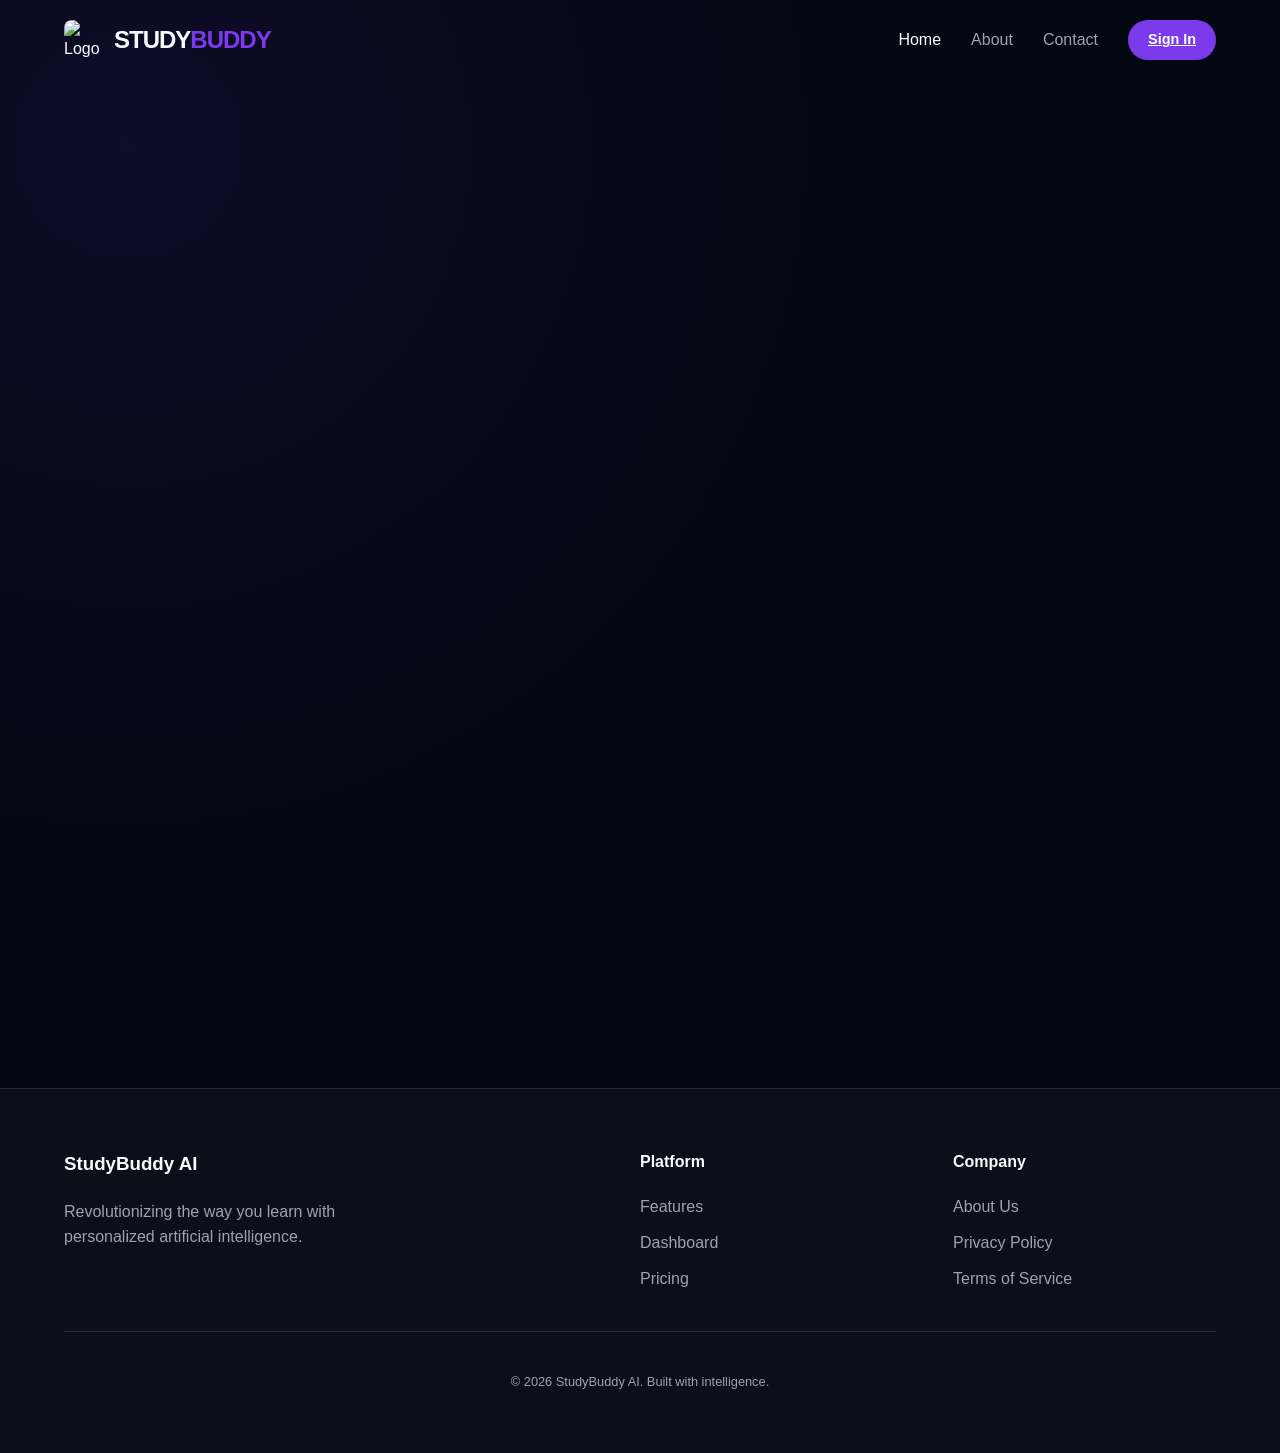
==== index.html @ d559889b "updated" ====
<!DOCTYPE html>
<html lang="en">
<head>
    <meta charset="UTF-8">
    <meta name="viewport" content="width=device-width, initial-scale=1.0">
    <title>StudyBuddy AI | Home</title>
    <link rel="stylesheet" href="styles.css">
</head>
<body>
    <div id="navbar"></div>

    <section class="hero container reveal" style="display: flex; align-items: center; padding: 120px 0;">
        <div style="flex: 1;">
            <h1 style="font-size: 4rem; margin-bottom: 1.5rem;">Level Up Your <br> <span style="color: var(--accent);">Knowledge.</span></h1>
            <p style="font-size: 1.25rem; color: var(--text-muted); margin-bottom: 2rem;">Personalized AI tutoring that adapts to your learning style.</p>
            <button class="btn-primary">Start Learning Free</button>
        </div>
        <div style="flex: 1; display: flex; justify-content: center;">
            <img src="images/ai.png" alt="AI Tutor" class="hero-img">
        </div>
    </section>

    <section class="container reveal" style="padding: 100px 0;">
        <h2 style="text-align: center; margin-bottom: 4rem; font-size: 2.5rem;">Features</h2>
        <div id="featuresGrid" style="display: grid; grid-template-columns: repeat(auto-fit, minmax(250px, 1fr)); gap: 30px;">
            </div>
    </section>

    <div id="footer"></div>
    <script src="app.js"></script>
</body>
</html>
---- styles.css ----
/* --- Design System --- */
:root {
  --bg: #030712;
  --primary: #7c3aed;
  --accent: #00d4ff;
  --glass: rgba(255, 255, 255, 0.03);
  --glass-border: rgba(255, 255, 255, 0.1);
  --text: #f9fafb;
  --text-muted: #9ca3af;
  --transition: all 0.4s cubic-bezier(0.175, 0.885, 0.32, 1.275);
}

* { margin: 0; padding: 0; box-sizing: border-box; }

body {
  font-family: 'Inter', sans-serif;
  background-color: var(--bg);
  background-image: radial-gradient(circle at 10% 10%, rgba(124, 58, 237, 0.1), transparent 40%);
  color: var(--text);
  line-height: 1.6;
}

.container { width: 90%; max-width: 1200px; margin: auto; }

/* --- Reusable Glass Card --- */
.card {
  background: var(--glass);
  backdrop-filter: blur(12px);
  border: 1px solid var(--glass-border);
  border-radius: 24px;
  padding: 2rem;
  transition: var(--transition);
}

.card:hover {
  transform: translateY(-10px);
  border-color: var(--primary);
  box-shadow: 0 20px 40px rgba(0,0,0,0.4);
}

/* --- Image Scaling --- */
.hero-img {
  width: 100%;
  max-width: 450px;
  height: auto;
  filter: drop-shadow(0 0 30px rgba(124, 58, 237, 0.3));
  animation: float 6s ease-in-out infinite;
}

.icon-img {
  width: 80px;
  height: 80px;
  object-fit: contain;
  margin-bottom: 1.5rem;
}

@keyframes float {
  0%, 100% { transform: translateY(0); }
  50% { transform: translateY(-20px); }
}

/* --- Buttons --- */
.btn-primary {
  background: var(--primary);
  color: white;
  padding: 1rem 2.5rem;
  border-radius: 50px;
  border: none;
  font-weight: 700;
  cursor: pointer;
  transition: var(--transition);
}

.btn-primary:hover {
  transform: scale(1.05);
  box-shadow: 0 0 20px var(--primary);
}

/* --- Animations --- */
.reveal { opacity: 0; transform: translateY(30px); transition: 0.8s ease-out; }
.reveal.visible { opacity: 1; transform: translateY(0); }
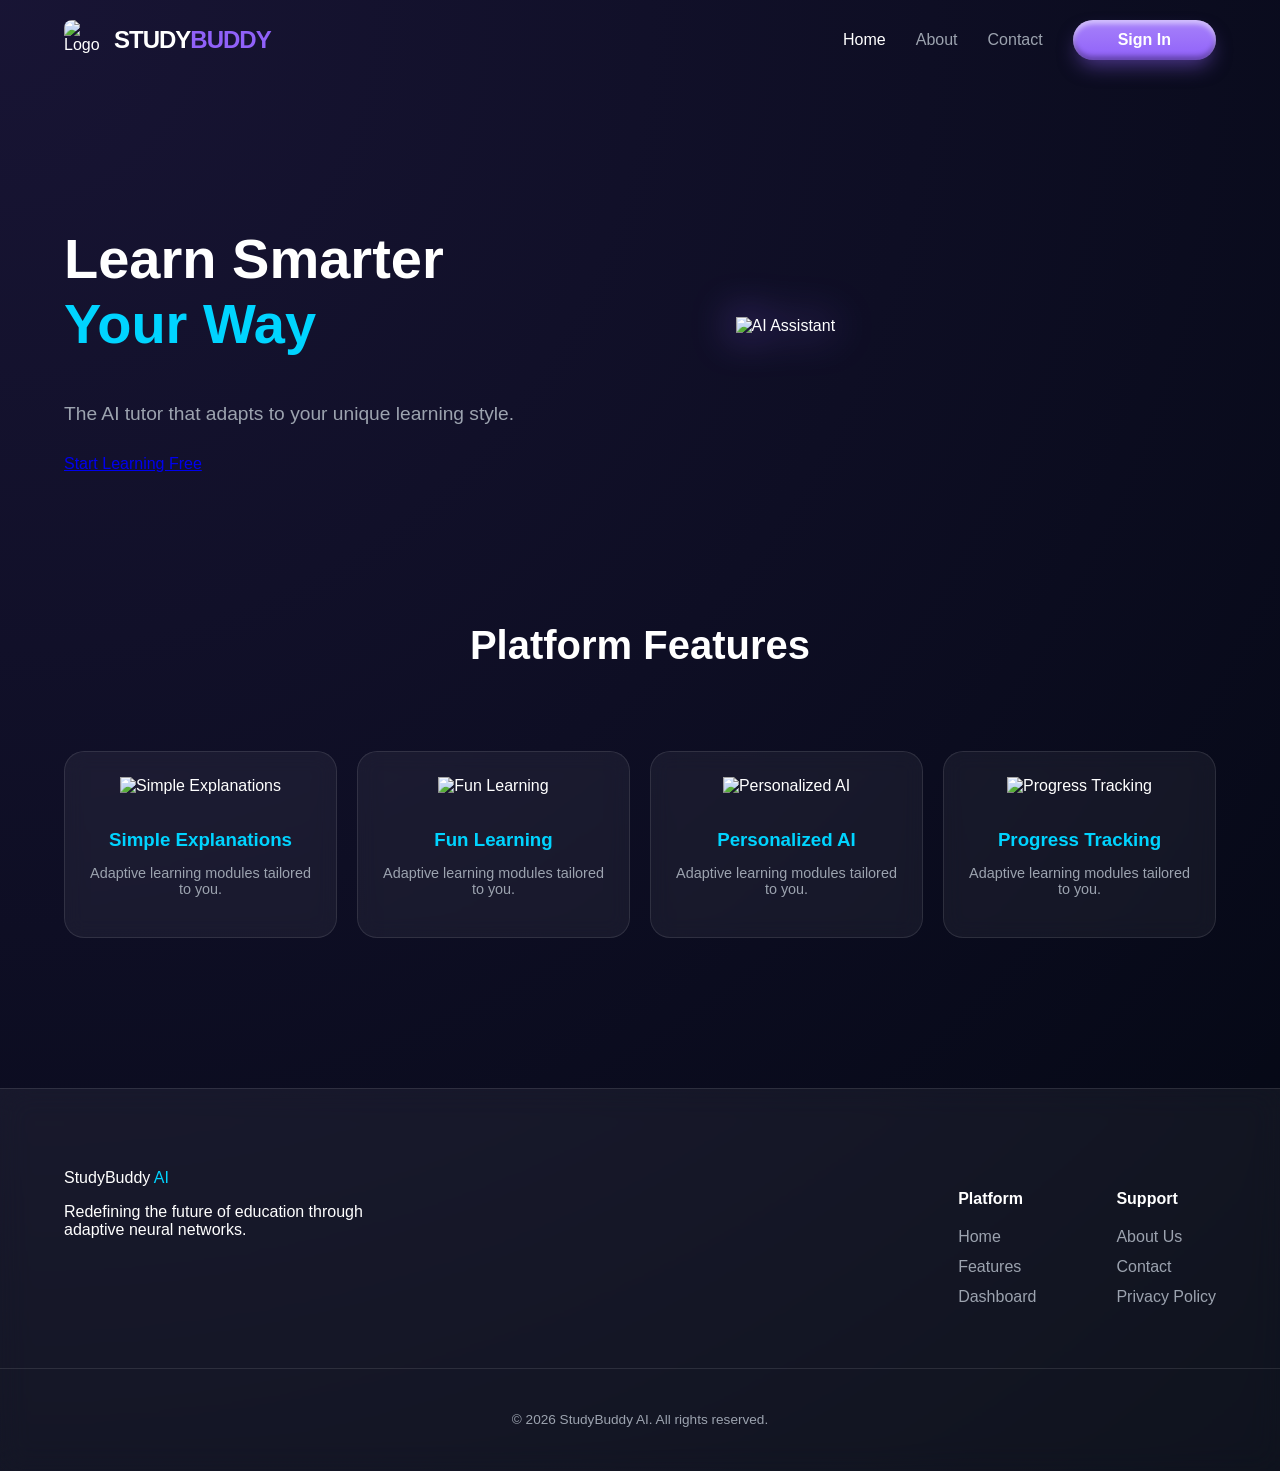
==== commit 0e27cb45: "updated" ====
--- a/index.html
+++ b/index.html
@@ -3,30 +3,33 @@
 <head>
     <meta charset="UTF-8">
     <meta name="viewport" content="width=device-width, initial-scale=1.0">
-    <title>StudyBuddy AI | Home</title>
+    <title>StudyBuddy AI</title>
     <link rel="stylesheet" href="styles.css">
+    <script>document.documentElement.classList.add('js-enabled');</script>
 </head>
 <body>
-    <div id="navbar"></div>
 
-    <section class="hero container reveal" style="display: flex; align-items: center; padding: 120px 0;">
-        <div style="flex: 1;">
-            <h1 style="font-size: 4rem; margin-bottom: 1.5rem;">Level Up Your <br> <span style="color: var(--accent);">Knowledge.</span></h1>
-            <p style="font-size: 1.25rem; color: var(--text-muted); margin-bottom: 2rem;">Personalized AI tutoring that adapts to your learning style.</p>
-            <button class="btn-primary">Start Learning Free</button>
-        </div>
-        <div style="flex: 1; display: flex; justify-content: center;">
-            <img src="images/ai.png" alt="AI Tutor" class="hero-img">
-        </div>
-    </section>
+<div id="navbar"></div>
 
-    <section class="container reveal" style="padding: 100px 0;">
-        <h2 style="text-align: center; margin-bottom: 4rem; font-size: 2.5rem;">Features</h2>
-        <div id="featuresGrid" style="display: grid; grid-template-columns: repeat(auto-fit, minmax(250px, 1fr)); gap: 30px;">
-            </div>
-    </section>
+<main class="container">
+    <section class="hero reveal">
+     <div class="hero-content">
+         <h1 style="font-size: 3.5rem;">Learn Smarter <br><span style="color:var(--accent)">Your Way</span></h1>
+         <p style="color:var(--text-muted); font-size: 1.2rem; margin-bottom:30px;">The AI tutor that adapts to your unique learning style.</p>
+        
+         <a href="register.html" class="button-17-pill" role="button">Start Learning Free</a>
+     </div>
+     <div class="hero-visual">
+        <img src="images/ai.png" alt="AI Assistant" class="hero-img">
+     </div>
+   </section>
 
-    <div id="footer"></div>
-    <script src="app.js"></script>
+    <h2 class="reveal" style="text-align: center; font-size: 2.5rem; margin-top: 50px;">Platform Features</h2>
+    <section id="featuresGrid" class="grid"></section>
+</main>
+
+<div id="footer"></div>
+
+<script src="app.js"></script>
 </body>
 </html>
--- a/styles.css
+++ b/styles.css
@@ -1,81 +1,185 @@
-/* --- Design System --- */
+/* --- Global Theme & Variables --- */
 :root {
   --bg: #030712;
-  --primary: #7c3aed;
+  --primary: #9061f9; /* Updated to your requested purple */
+  --primary-light: #a782fa;
   --accent: #00d4ff;
-  --glass: rgba(255, 255, 255, 0.03);
-  --glass-border: rgba(255, 255, 255, 0.1);
-  --text: #f9fafb;
+  --glass: rgba(255, 255, 255, 0.05);
+  --border: rgba(255, 255, 255, 0.1);
+  --text: #ffffff;
   --text-muted: #9ca3af;
-  --transition: all 0.4s cubic-bezier(0.175, 0.885, 0.32, 1.275);
+  --transition: all 0.3s cubic-bezier(0.4, 0, 0.2, 1);
 }
 
-* { margin: 0; padding: 0; box-sizing: border-box; }
-
 body {
+  margin: 0;
+  padding: 0;
   font-family: 'Inter', sans-serif;
   background-color: var(--bg);
-  background-image: radial-gradient(circle at 10% 10%, rgba(124, 58, 237, 0.1), transparent 40%);
+  background-image: radial-gradient(circle at top left, rgba(144, 97, 249, 0.15), transparent);
   color: var(--text);
-  line-height: 1.6;
+  overflow-x: hidden;
 }
 
-.container { width: 90%; max-width: 1200px; margin: auto; }
+.container {
+  width: 90%;
+  max-width: 1200px;
+  margin: 0 auto;
+}
 
-/* --- Reusable Glass Card --- */
+/* --- Layout Elements --- */
+.hero {
+  display: flex;
+  align-items: center;
+  justify-content: space-between;
+  padding: 100px 0;
+  gap: 30px;
+}
+
+.hero-content { flex: 1; }
+.hero-visual { flex: 1; display: flex; justify-content: center; }
+
+.hero-img {
+  width: 100%;
+  max-width: 400px;
+  filter: drop-shadow(0 0 20px var(--primary));
+}
+
+/* --- Grid & Cards --- */
+.grid {
+  display: grid;
+  grid-template-columns: repeat(auto-fit, minmax(250px, 1fr));
+  gap: 20px;
+  padding: 50px 0;
+}
+
 .card {
   background: var(--glass);
-  backdrop-filter: blur(12px);
-  border: 1px solid var(--glass-border);
-  border-radius: 24px;
-  padding: 2rem;
+  backdrop-filter: blur(10px);
+  border: 1px solid var(--border);
+  border-radius: 20px;
+  padding: 25px;
+  text-align: center;
   transition: var(--transition);
 }
 
 .card:hover {
-  transform: translateY(-10px);
+  transform: translateY(-5px);
   border-color: var(--primary);
-  box-shadow: 0 20px 40px rgba(0,0,0,0.4);
 }
 
-/* --- Image Scaling --- */
-.hero-img {
-  width: 100%;
-  max-width: 450px;
-  height: auto;
-  filter: drop-shadow(0 0 30px rgba(124, 58, 237, 0.3));
-  animation: float 6s ease-in-out infinite;
+.icon-img { width: 70px; margin-bottom: 15px; }
+
+/* --- THE 3D PILL BUTTON (#9061f9) --- */
+.button-17 {
+  display: inline-flex;
+  align-items: center;
+  justify-content: center;
+  background: linear-gradient(180deg, var(--primary-light) 0%, var(--primary) 100%);
+  color: #ffffff !important;
+  text-decoration: none !important;
+  font-family: "Inter", sans-serif;
+  font-size: 16px;
+  font-weight: 700;
+  height: 54px;
+  padding: 0 45px;
+  border-radius: 100px;
+  border: none;
+  cursor: pointer;
+  position: relative;
+  transition: all 0.2s cubic-bezier(0.23, 1, 0.32, 1);
+  box-sizing: border-box;
+  z-index: 1;
+  
+  /* The 3D "Bulge" Effect */
+  /* 1. Outer Glow | 2. Top Inner Highlight | 3. Bottom Inner Shadow */
+  box-shadow: 
+    0 10px 20px -5px rgba(144, 97, 249, 0.5),
+    inset 0 4px 5px rgba(255, 255, 255, 0.5),
+    inset 0 -4px 5px rgba(0, 0, 0, 0.3);
 }
 
-.icon-img {
-  width: 80px;
-  height: 80px;
-  object-fit: contain;
-  margin-bottom: 1.5rem;
+.button-17:hover {
+  transform: translateY(-3px) scale(1.02);
+  background: linear-gradient(180deg, #b395ff 0%, var(--primary) 100%);
+  box-shadow: 
+    0 15px 30px -5px rgba(144, 97, 249, 0.6),
+    inset 0 4px 5px rgba(255, 255, 255, 0.6);
 }
 
-@keyframes float {
-  0%, 100% { transform: translateY(0); }
-  50% { transform: translateY(-20px); }
+.button-17:active {
+  transform: translateY(2px) scale(0.97);
+  /* Reverse shadows to look "pressed in" */
+  box-shadow: 
+    0 5px 10px rgba(144, 97, 249, 0.3),
+    inset 0 5px 8px rgba(0, 0, 0, 0.4),
+    inset 0 -2px 4px rgba(255, 255, 255, 0.2);
 }
 
-/* --- Buttons --- */
-.btn-primary {
-  background: var(--primary);
-  color: white;
-  padding: 1rem 2.5rem;
-  border-radius: 50px;
-  border: none;
-  font-weight: 700;
-  cursor: pointer;
-  transition: var(--transition);
+.button-17:focus {
+  outline: 2px solid var(--accent);
+  outline-offset: 3px;
 }
 
-.btn-primary:hover {
-  transform: scale(1.05);
-  box-shadow: 0 0 20px var(--primary);
+/* --- Navigation & Footer --- */
+.accent-text { color: var(--accent); }
+
+.footer {
+  background: var(--glass);
+  backdrop-filter: blur(15px);
+  border-top: 1px solid var(--border);
+  padding: 80px 0 30px;
+  margin-top: 100px;
 }
 
-/* --- Animations --- */
-.reveal { opacity: 0; transform: translateY(30px); transition: 0.8s ease-out; }
-.reveal.visible { opacity: 1; transform: translateY(0); }+.footer-inner {
+  display: flex;
+  justify-content: space-between;
+  gap: 50px;
+  flex-wrap: wrap;
+  margin-bottom: 50px;
+}
+
+.footer-brand { max-width: 300px; text-align: left; }
+.footer-links { display: flex; gap: 80px; }
+.link-group { text-align: left; }
+.link-group h4 { margin-bottom: 20px; color: var(--text); }
+.link-group a { 
+    display: block; 
+    color: var(--text-muted); 
+    text-decoration: none; 
+    margin-bottom: 12px; 
+    transition: var(--transition);
+}
+.link-group a:hover { color: var(--primary); padding-left: 5px; }
+
+.footer-bottom {
+  border-top: 1px solid var(--border);
+  padding-top: 30px;
+  text-align: center;
+  color: var(--text-muted);
+  font-size: 0.85rem;
+}
+
+/* --- Reveal System --- */
+.reveal {
+  opacity: 1; 
+  transform: none;
+  transition: all 0.8s ease-out;
+}
+
+.js-enabled .reveal {
+  opacity: 0;
+  transform: translateY(20px);
+}
+
+.js-enabled .reveal.visible {
+  opacity: 1;
+  transform: translateY(0);
+}
+
+@media (max-width: 768px) {
+  .hero { flex-direction: column; text-align: center; }
+  .footer-inner { flex-direction: column; }
+  .footer-links { gap: 40px; }
+}
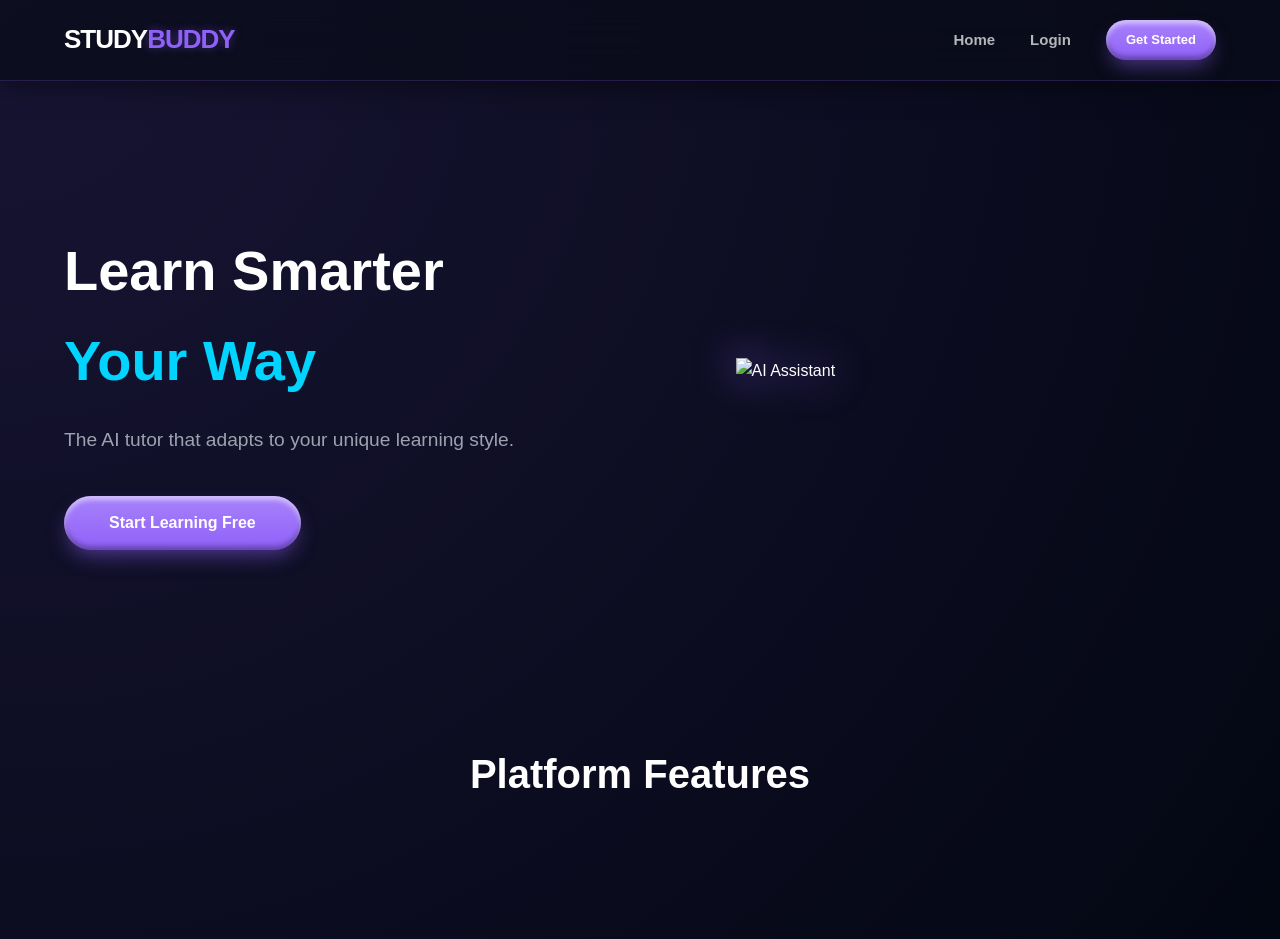
==== commit 6c0da945: "updated" ====
--- a/index.html
+++ b/index.html
@@ -9,27 +9,68 @@
 </head>
 <body>
 
-<div id="navbar"></div>
+<nav class="navbar">
+    <div class="nav-container">
+        <a href="index.html" class="logo">
+            <span class="logo-study">STUDY</span><span class="logo-buddy">BUDDY</span>
+        </a>
+
+        <ul class="nav-links">
+            <li><a href="index.html">Home</a></li>
+            <li><a href="login.html">Login</a></li>
+            <li>
+                <a href="register.html" class="button-17" style="height: 40px; padding: 0 20px; font-size: 13px;">Get Started</a>
+            </li>
+        </ul>
+    </div>
+</nav>
 
 <main class="container">
     <section class="hero reveal">
-     <div class="hero-content">
-         <h1 style="font-size: 3.5rem;">Learn Smarter <br><span style="color:var(--accent)">Your Way</span></h1>
-         <p style="color:var(--text-muted); font-size: 1.2rem; margin-bottom:30px;">The AI tutor that adapts to your unique learning style.</p>
-        
-         <a href="register.html" class="button-17-pill" role="button">Start Learning Free</a>
-     </div>
-     <div class="hero-visual">
-        <img src="images/ai.png" alt="AI Assistant" class="hero-img">
-     </div>
-   </section>
+        <div class="hero-content">
+            <h1 style="font-size: 3.5rem; margin-bottom: 10px;">
+                Learn Smarter <br>
+                <span style="color:var(--accent)">Your Way</span>
+            </h1>
+            <p style="color:var(--text-muted); font-size: 1.2rem; margin-bottom: 40px;">
+                The AI tutor that adapts to your unique learning style.
+            </p>
+            
+            <div style="display: flex; flex-direction: column; align-items: flex-start; gap: 12px;">
+                <a href="register.html" class="button-17" role="button">Start Learning Free</a>
+                <span style="color: var(--text-muted); font-size: 13px; margin-left: 45px; opacity: 0.7;">
+                </span>
+            </div>
+        </div>
 
-    <h2 class="reveal" style="text-align: center; font-size: 2.5rem; margin-top: 50px;">Platform Features</h2>
+        <div class="hero-visual">
+            <img src="images/ai.png" alt="AI Assistant" class="hero-img">
+        </div>
+    </section>
+
+    <h2 class="reveal" style="text-align: center; font-size: 2.5rem; margin-top: 80px;">Platform Features</h2>
     <section id="featuresGrid" class="grid"></section>
 </main>
 
 <div id="footer"></div>
 
+<script>
+    /* Quick script to make the 'reveal' system work if app.js is empty */
+    window.addEventListener('scroll', () => {
+        const reveals = document.querySelectorAll('.reveal');
+        reveals.forEach(el => {
+            const windowHeight = window.innerHeight;
+            const revealTop = el.getBoundingClientRect().top;
+            if (revealTop < windowHeight - 100) {
+                el.classList.add('visible');
+            }
+        });
+    });
+    // Trigger once on load
+    window.dispatchEvent(new Event('scroll'));
+</script>
+
 <script src="app.js"></script>
+
 </body>
 </html>
--- a/styles.css
+++ b/styles.css
@@ -1,24 +1,28 @@
-/* --- Global Theme & Variables --- */
+/* --- 1. Global Theme & Variables --- */
 :root {
   --bg: #030712;
-  --primary: #9061f9; /* Updated to your requested purple */
+  --nav-bg: rgba(10, 12, 26, 0.75);
+  --primary: #9061f9;
   --primary-light: #a782fa;
   --accent: #00d4ff;
   --glass: rgba(255, 255, 255, 0.05);
-  --border: rgba(255, 255, 255, 0.1);
+  --border: rgba(144, 97, 249, 0.2);
   --text: #ffffff;
   --text-muted: #9ca3af;
   --transition: all 0.3s cubic-bezier(0.4, 0, 0.2, 1);
 }
 
+/* --- 2. Base Styles --- */
 body {
   margin: 0;
   padding: 0;
+  padding-top: 80px; /* Space for fixed navbar */
   font-family: 'Inter', sans-serif;
   background-color: var(--bg);
   background-image: radial-gradient(circle at top left, rgba(144, 97, 249, 0.15), transparent);
   color: var(--text);
   overflow-x: hidden;
+  line-height: 1.6;
 }
 
 .container {
@@ -27,7 +31,72 @@
   margin: 0 auto;
 }
 
-/* --- Layout Elements --- */
+/* --- 3. Enhanced Glass Navbar --- */
+.navbar {
+  position: fixed;
+  top: 0;
+  left: 0;
+  width: 100%;
+  height: 80px;
+  z-index: 9999;
+  background: var(--nav-bg);
+  backdrop-filter: blur(20px);
+  -webkit-backdrop-filter: blur(20px);
+  border-bottom: 1px solid var(--border);
+  box-shadow: 0 4px 30px rgba(0, 0, 0, 0.5);
+  display: flex;
+  align-items: center;
+  transition: var(--transition);
+}
+
+.navbar.scrolled {
+  background: rgba(3, 7, 18, 0.95);
+  height: 70px;
+}
+
+.nav-container {
+  width: 90%;
+  max-width: 1200px;
+  margin: 0 auto;
+  display: flex;
+  justify-content: space-between;
+  align-items: center;
+}
+
+/* Logo Styling */
+.logo {
+  text-decoration: none;
+  font-weight: 900;
+  font-size: 26px;
+  display: flex;
+  letter-spacing: -1px;
+}
+
+.logo-study { color: #ffffff; }
+.logo-buddy { 
+  color: var(--primary); 
+  text-shadow: 0 0 10px rgba(144, 97, 249, 0.4); 
+}
+
+.nav-links {
+  list-style: none;
+  display: flex;
+  align-items: center;
+  gap: 35px;
+  margin: 0;
+}
+
+.nav-links a {
+  text-decoration: none;
+  color: rgba(255, 255, 255, 0.7);
+  font-size: 15px;
+  font-weight: 600;
+  transition: var(--transition);
+}
+
+.nav-links a:hover { color: var(--primary); }
+
+/* --- 4. Hero Section --- */
 .hero {
   display: flex;
   align-items: center;
@@ -45,32 +114,7 @@
   filter: drop-shadow(0 0 20px var(--primary));
 }
 
-/* --- Grid & Cards --- */
-.grid {
-  display: grid;
-  grid-template-columns: repeat(auto-fit, minmax(250px, 1fr));
-  gap: 20px;
-  padding: 50px 0;
-}
-
-.card {
-  background: var(--glass);
-  backdrop-filter: blur(10px);
-  border: 1px solid var(--border);
-  border-radius: 20px;
-  padding: 25px;
-  text-align: center;
-  transition: var(--transition);
-}
-
-.card:hover {
-  transform: translateY(-5px);
-  border-color: var(--primary);
-}
-
-.icon-img { width: 70px; margin-bottom: 15px; }
-
-/* --- THE 3D PILL BUTTON (#9061f9) --- */
+/* --- 5. THE 3D PILL BUTTON --- */
 .button-17 {
   display: inline-flex;
   align-items: center;
@@ -78,8 +122,6 @@
   background: linear-gradient(180deg, var(--primary-light) 0%, var(--primary) 100%);
   color: #ffffff !important;
   text-decoration: none !important;
-  font-family: "Inter", sans-serif;
-  font-size: 16px;
   font-weight: 700;
   height: 54px;
   padding: 0 45px;
@@ -88,11 +130,6 @@
   cursor: pointer;
   position: relative;
   transition: all 0.2s cubic-bezier(0.23, 1, 0.32, 1);
-  box-sizing: border-box;
-  z-index: 1;
-  
-  /* The 3D "Bulge" Effect */
-  /* 1. Outer Glow | 2. Top Inner Highlight | 3. Bottom Inner Shadow */
   box-shadow: 
     0 10px 20px -5px rgba(144, 97, 249, 0.5),
     inset 0 4px 5px rgba(255, 255, 255, 0.5),
@@ -102,34 +139,50 @@
 .button-17:hover {
   transform: translateY(-3px) scale(1.02);
   background: linear-gradient(180deg, #b395ff 0%, var(--primary) 100%);
-  box-shadow: 
-    0 15px 30px -5px rgba(144, 97, 249, 0.6),
-    inset 0 4px 5px rgba(255, 255, 255, 0.6);
+  box-shadow: 0 15px 30px -5px rgba(144, 97, 249, 0.6), inset 0 4px 5px rgba(255, 255, 255, 0.6);
 }
 
 .button-17:active {
   transform: translateY(2px) scale(0.97);
-  /* Reverse shadows to look "pressed in" */
-  box-shadow: 
-    0 5px 10px rgba(144, 97, 249, 0.3),
-    inset 0 5px 8px rgba(0, 0, 0, 0.4),
-    inset 0 -2px 4px rgba(255, 255, 255, 0.2);
-}
-
-.button-17:focus {
-  outline: 2px solid var(--accent);
-  outline-offset: 3px;
-}
-
-/* --- Navigation & Footer --- */
-.accent-text { color: var(--accent); }
-
+  box-shadow: 0 5px 10px rgba(144, 97, 249, 0.3), inset 0 5px 8px rgba(0, 0, 0, 0.4);
+}
+
+/* --- 6. Grid & Cards --- */
+.grid {
+  display: grid;
+  grid-template-columns: repeat(auto-fit, minmax(250px, 1fr));
+  gap: 20px;
+  padding: 50px 0;
+}
+
+.card {
+  background: var(--glass);
+  backdrop-filter: blur(10px);
+  border: 1px solid rgba(255,255,255,0.1);
+  border-radius: 20px;
+  padding: 25px;
+  text-align: center;
+  transition: var(--transition);
+}
+
+.card:hover { transform: translateY(-5px); border-color: var(--primary); }
+
+.icon-img { 
+  width: 64px; 
+  height: 64px; 
+  margin-bottom: 20px; 
+  filter: drop-shadow(0 5px 10px rgba(0, 212, 255, 0.2)); 
+}
+
+/* --- 7. Footer Section --- */
 .footer {
-  background: var(--glass);
+  background: rgba(10, 12, 26, 0.95);
   backdrop-filter: blur(15px);
   border-top: 1px solid var(--border);
-  padding: 80px 0 30px;
+  padding: 80px 0 40px;
   margin-top: 100px;
+  position: relative;
+  z-index: 10;
 }
 
 .footer-inner {
@@ -137,49 +190,40 @@
   justify-content: space-between;
   gap: 50px;
   flex-wrap: wrap;
-  margin-bottom: 50px;
-}
-
-.footer-brand { max-width: 300px; text-align: left; }
-.footer-links { display: flex; gap: 80px; }
-.link-group { text-align: left; }
-.link-group h4 { margin-bottom: 20px; color: var(--text); }
+}
+
+.footer-brand { max-width: 300px; }
+
+.link-group h4 { margin-bottom: 20px; color: var(--text); text-transform: uppercase; font-size: 14px; }
+
 .link-group a { 
-    display: block; 
-    color: var(--text-muted); 
-    text-decoration: none; 
-    margin-bottom: 12px; 
-    transition: var(--transition);
-}
+  display: block; 
+  color: var(--text-muted); 
+  text-decoration: none; 
+  margin-bottom: 12px; 
+  transition: var(--transition);
+}
+
 .link-group a:hover { color: var(--primary); padding-left: 5px; }
 
 .footer-bottom {
-  border-top: 1px solid var(--border);
+  margin-top: 40px;
   padding-top: 30px;
+  border-top: 1px solid rgba(255,255,255,0.05);
   text-align: center;
   color: var(--text-muted);
   font-size: 0.85rem;
 }
 
-/* --- Reveal System --- */
-.reveal {
-  opacity: 1; 
-  transform: none;
-  transition: all 0.8s ease-out;
-}
-
-.js-enabled .reveal {
-  opacity: 0;
-  transform: translateY(20px);
-}
-
-.js-enabled .reveal.visible {
-  opacity: 1;
-  transform: translateY(0);
-}
-
+/* --- 8. Reveal System --- */
+.reveal { opacity: 1; transform: none; transition: all 0.8s ease-out; }
+.js-enabled .reveal { opacity: 0; transform: translateY(20px); }
+.js-enabled .reveal.visible { opacity: 1; transform: translateY(0); }
+
+/* --- 9. Responsive --- */
 @media (max-width: 768px) {
-  .hero { flex-direction: column; text-align: center; }
-  .footer-inner { flex-direction: column; }
-  .footer-links { gap: 40px; }
+  .hero { flex-direction: column; text-align: center; padding: 60px 0; }
+  .nav-links { display: none; } /* Consider adding a hamburger menu */
+  .footer-inner { flex-direction: column; text-align: center; }
+  .footer-links { justify-content: center; gap: 40px; }
 }
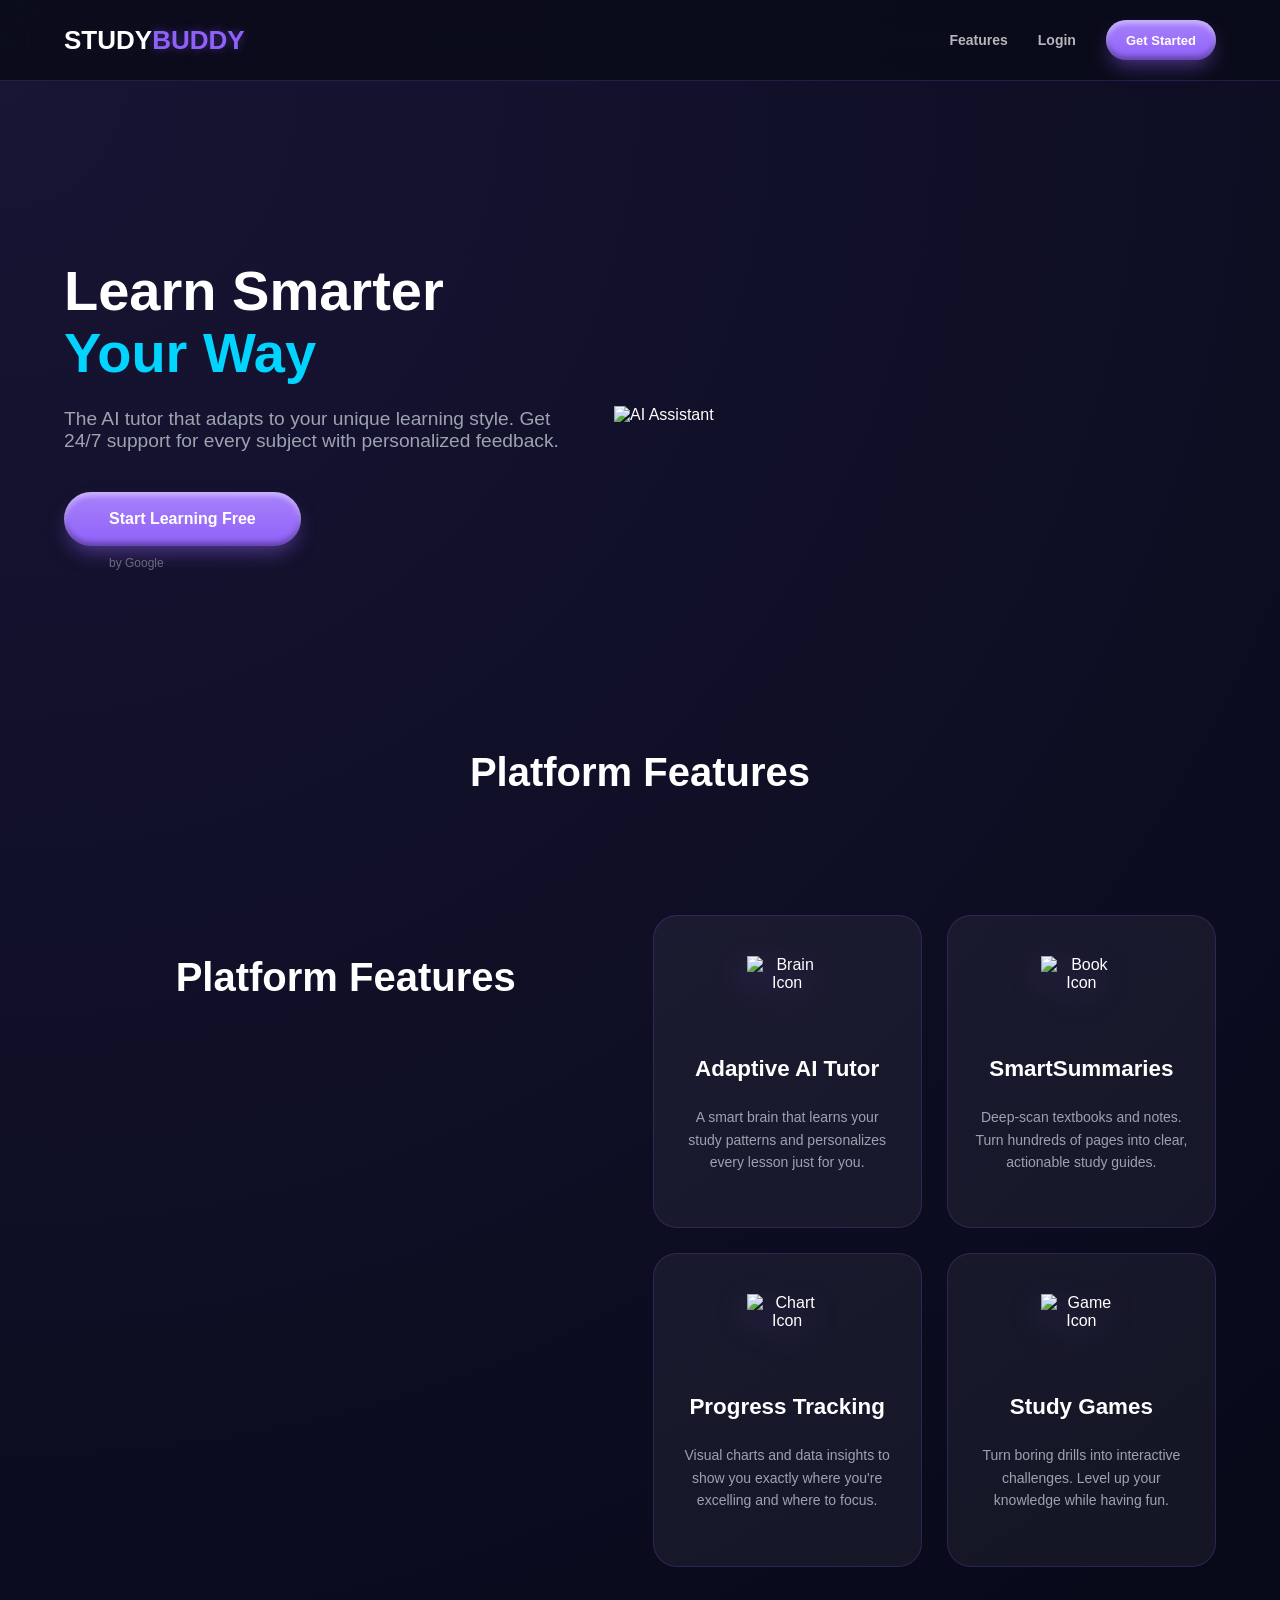
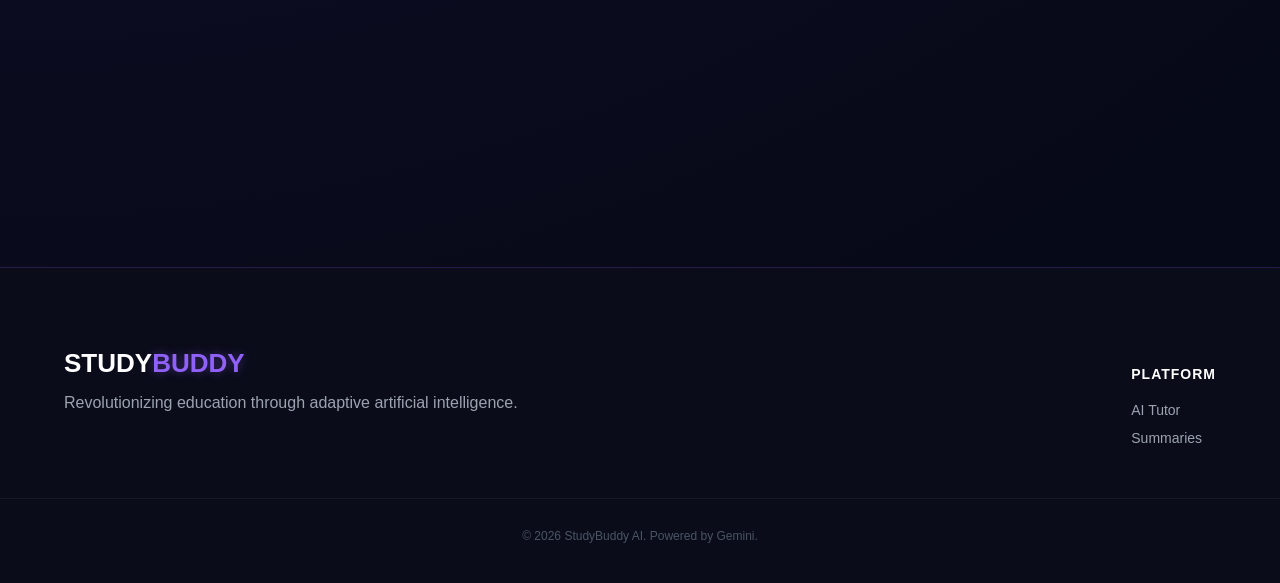
==== commit 6fdba5d1: "updated" ====
--- a/index.html
+++ b/index.html
@@ -3,74 +3,100 @@
 <head>
     <meta charset="UTF-8">
     <meta name="viewport" content="width=device-width, initial-scale=1.0">
-    <title>StudyBuddy AI</title>
+    <title>StudyBuddy AI | Evolution of Learning</title>
     <link rel="stylesheet" href="styles.css">
     <script>document.documentElement.classList.add('js-enabled');</script>
 </head>
 <body>
 
-<nav class="navbar">
-    <div class="nav-container">
-        <a href="index.html" class="logo">
-            <span class="logo-study">STUDY</span><span class="logo-buddy">BUDDY</span>
-        </a>
+    <nav class="navbar">
+        <div class="nav-container">
+            <a href="index.html" class="logo">
+                <span class="logo-study">STUDY</span><span class="logo-buddy">BUDDY</span>
+            </a>
+            <ul class="nav-links">
+                <li><a href="#features">Features</a></li>
+                <li><a href="login.html">Login</a></li>
+                <li><a href="register.html" class="button-17 nav-btn">Get Started</a></li>
+            </ul>
+        </div>
+    </nav>
 
-        <ul class="nav-links">
-            <li><a href="index.html">Home</a></li>
-            <li><a href="login.html">Login</a></li>
-            <li>
-                <a href="register.html" class="button-17" style="height: 40px; padding: 0 20px; font-size: 13px;">Get Started</a>
-            </li>
-        </ul>
+    <main class="main-wrapper">
+        <div class="container">
+            <section class="hero reveal visible">
+                <div class="hero-content">
+                    <h1>Learn Smarter <br><span class="accent-text">Your Way</span></h1>
+                    <p>The AI tutor that adapts to your unique learning style. Get 24/7 support for every subject with personalized feedback.</p>
+                    <div class="btn-group">
+                        <a href="register.html" class="button-17">Start Learning Free</a>
+                        <span class="sub-label">by Google</span>
+                    </div>
+                </div>
+                <div class="hero-visual">
+                    <img src="images/ai.png" alt="AI Assistant" class="hero-img">
+                </div>
+            </section>
+
+            <h2 id="features" class="reveal visible" style="text-align: center; font-size: 2.5rem; margin-top: 80px; margin-bottom: 40px;">Platform Features</h2>
+            
+            <section id="featuresGrid" class="grid">
+                <h2 id="features" class="reveal visible" style="text-align: center; font-size: 2.5rem; margin-top: 80px; margin-bottom: 40px;">
+    Platform Features
+</h2>
+
+<section id="featuresGrid" class="grid">
+    
+    <div class="card reveal visible">
+        <img src="images/brain.png" class="icon-img" alt="Brain Icon">
+        <h3>Adaptive AI Tutor</h3>
+        <p>A smart brain that learns your study patterns and personalizes every lesson just for you.</p>
     </div>
-</nav>
 
-<main class="container">
-    <section class="hero reveal">
-        <div class="hero-content">
-            <h1 style="font-size: 3.5rem; margin-bottom: 10px;">
-                Learn Smarter <br>
-                <span style="color:var(--accent)">Your Way</span>
-            </h1>
-            <p style="color:var(--text-muted); font-size: 1.2rem; margin-bottom: 40px;">
-                The AI tutor that adapts to your unique learning style.
-            </p>
-            
-            <div style="display: flex; flex-direction: column; align-items: flex-start; gap: 12px;">
-                <a href="register.html" class="button-17" role="button">Start Learning Free</a>
-                <span style="color: var(--text-muted); font-size: 13px; margin-left: 45px; opacity: 0.7;">
-                </span>
+    <div class="card reveal visible">
+        <img src="images/book.png" class="icon-img" alt="Book Icon">
+        <h3>SmartSummaries</h3>
+        <p>Deep-scan textbooks and notes. Turn hundreds of pages into clear, actionable study guides.</p>
+    </div>
+
+    <div class="card reveal visible">
+        <img src="images/chart.png" class="icon-img" alt="Chart Icon">
+        <h3>Progress Tracking</h3>
+        <p>Visual charts and data insights to show you exactly where you're excelling and where to focus.</p>
+    </div>
+
+    <div class="card reveal visible">
+        <img src="images/game.png" class="icon-img" alt="Game Icon">
+        <h3>Study Games</h3>
+        <p>Turn boring drills into interactive challenges. Level up your knowledge while having fun.</p>
+    </div>
+
+</section>
+            </section>
+        </div>
+    </main>
+
+    <footer class="footer">
+        <div class="footer-inner">
+            <div class="footer-brand">
+                <a href="#" class="logo">
+                    <span class="logo-study">STUDY</span><span class="logo-buddy">BUDDY</span>
+                </a>
+                <p style="color: var(--text-muted); margin-top: 15px;">Revolutionizing education through adaptive artificial intelligence.</p>
+            </div>
+            <div class="footer-links">
+                <div class="link-group">
+                    <h4>Platform</h4>
+                    <a href="#">AI Tutor</a>
+                    <a href="#">Summaries</a>
+                </div>
             </div>
         </div>
+        <div class="footer-bottom">
+            &copy; 2026 StudyBuddy AI. Powered by Gemini.
+        </div>
+    </footer>
 
-        <div class="hero-visual">
-            <img src="images/ai.png" alt="AI Assistant" class="hero-img">
-        </div>
-    </section>
-
-    <h2 class="reveal" style="text-align: center; font-size: 2.5rem; margin-top: 80px;">Platform Features</h2>
-    <section id="featuresGrid" class="grid"></section>
-</main>
-
-<div id="footer"></div>
-
-<script>
-    /* Quick script to make the 'reveal' system work if app.js is empty */
-    window.addEventListener('scroll', () => {
-        const reveals = document.querySelectorAll('.reveal');
-        reveals.forEach(el => {
-            const windowHeight = window.innerHeight;
-            const revealTop = el.getBoundingClientRect().top;
-            if (revealTop < windowHeight - 100) {
-                el.classList.add('visible');
-            }
-        });
-    });
-    // Trigger once on load
-    window.dispatchEvent(new Event('scroll'));
-</script>
-
-<script src="app.js"></script>
-
+    <script src="app.js"></script>
 </body>
 </html>
--- a/styles.css
+++ b/styles.css
@@ -1,229 +1,214 @@
-/* --- 1. Global Theme & Variables --- */
+/* --- Global Theme & Variables --- */
 :root {
-  --bg: #030712;
-  --nav-bg: rgba(10, 12, 26, 0.75);
-  --primary: #9061f9;
-  --primary-light: #a782fa;
-  --accent: #00d4ff;
-  --glass: rgba(255, 255, 255, 0.05);
-  --border: rgba(144, 97, 249, 0.2);
-  --text: #ffffff;
-  --text-muted: #9ca3af;
-  --transition: all 0.3s cubic-bezier(0.4, 0, 0.2, 1);
-}
-
-/* --- 2. Base Styles --- */
-body {
-  margin: 0;
-  padding: 0;
-  padding-top: 80px; /* Space for fixed navbar */
-  font-family: 'Inter', sans-serif;
-  background-color: var(--bg);
-  background-image: radial-gradient(circle at top left, rgba(144, 97, 249, 0.15), transparent);
-  color: var(--text);
-  overflow-x: hidden;
-  line-height: 1.6;
+    --bg: #030712;
+    --nav-bg: rgba(10, 12, 26, 0.9);
+    --primary: #9061f9;
+    --primary-light: #a782fa;
+    --accent: #00d4ff;
+    --glass: rgba(255, 255, 255, 0.05);
+    --border: rgba(144, 97, 249, 0.2);
+    --text: #ffffff;
+    --text-muted: #9ca3af;
+    --transition: all 0.3s cubic-bezier(0.4, 0, 0.2, 1);
+}
+
+/* --- Base Styles & Layout Fixes --- */
+html, body {
+    height: auto !important;
+    min-height: 100vh;
+    margin: 0;
+    padding: 0;
+    background-color: var(--bg);
+    background-image: radial-gradient(circle at top left, rgba(144, 97, 249, 0.15), transparent);
+    color: var(--text);
+    font-family: 'Inter', sans-serif;
+    overflow-x: hidden;
+    padding-top: 80px; /* Space for navbar */
+    display: block;
+}
+
+.main-wrapper {
+    width: 100%;
+    min-height: 800px;
 }
 
 .container {
-  width: 90%;
-  max-width: 1200px;
-  margin: 0 auto;
-}
-
-/* --- 3. Enhanced Glass Navbar --- */
+    width: 90%;
+    max-width: 1200px;
+    margin: 0 auto;
+}
+
+/* --- 1. Enhanced Glass Navbar --- */
 .navbar {
-  position: fixed;
-  top: 0;
-  left: 0;
-  width: 100%;
-  height: 80px;
-  z-index: 9999;
-  background: var(--nav-bg);
-  backdrop-filter: blur(20px);
-  -webkit-backdrop-filter: blur(20px);
-  border-bottom: 1px solid var(--border);
-  box-shadow: 0 4px 30px rgba(0, 0, 0, 0.5);
-  display: flex;
-  align-items: center;
-  transition: var(--transition);
-}
-
-.navbar.scrolled {
-  background: rgba(3, 7, 18, 0.95);
-  height: 70px;
+    position: fixed;
+    top: 0;
+    left: 0;
+    width: 100%;
+    height: 80px;
+    z-index: 9999;
+    background: var(--nav-bg);
+    backdrop-filter: blur(20px);
+    border-bottom: 1px solid var(--border);
+    display: flex;
+    align-items: center;
 }
 
 .nav-container {
-  width: 90%;
-  max-width: 1200px;
-  margin: 0 auto;
-  display: flex;
-  justify-content: space-between;
-  align-items: center;
-}
-
-/* Logo Styling */
+    width: 90%;
+    max-width: 1200px;
+    margin: 0 auto;
+    display: flex;
+    justify-content: space-between;
+    align-items: center;
+}
+
 .logo {
-  text-decoration: none;
-  font-weight: 900;
-  font-size: 26px;
-  display: flex;
-  letter-spacing: -1px;
-}
-
+    text-decoration: none;
+    font-weight: 900;
+    font-size: 26px;
+    display: flex;
+}
 .logo-study { color: #ffffff; }
-.logo-buddy { 
-  color: var(--primary); 
-  text-shadow: 0 0 10px rgba(144, 97, 249, 0.4); 
-}
+.logo-buddy { color: var(--primary); text-shadow: 0 0 10px rgba(144, 97, 249, 0.4); }
 
 .nav-links {
-  list-style: none;
-  display: flex;
-  align-items: center;
-  gap: 35px;
-  margin: 0;
-}
-
-.nav-links a {
-  text-decoration: none;
-  color: rgba(255, 255, 255, 0.7);
-  font-size: 15px;
-  font-weight: 600;
-  transition: var(--transition);
-}
-
+    list-style: none;
+    display: flex;
+    align-items: center;
+    gap: 30px;
+}
+.nav-links a { text-decoration: none; color: rgba(255, 255, 255, 0.7); font-size: 14px; font-weight: 600; transition: var(--transition); }
 .nav-links a:hover { color: var(--primary); }
 
-/* --- 4. Hero Section --- */
-.hero {
-  display: flex;
-  align-items: center;
-  justify-content: space-between;
-  padding: 100px 0;
-  gap: 30px;
-}
-
-.hero-content { flex: 1; }
-.hero-visual { flex: 1; display: flex; justify-content: center; }
-
-.hero-img {
-  width: 100%;
-  max-width: 400px;
-  filter: drop-shadow(0 0 20px var(--primary));
-}
-
-/* --- 5. THE 3D PILL BUTTON --- */
+/* --- 2. The 3D Pill Button --- */
 .button-17 {
-  display: inline-flex;
-  align-items: center;
-  justify-content: center;
-  background: linear-gradient(180deg, var(--primary-light) 0%, var(--primary) 100%);
-  color: #ffffff !important;
-  text-decoration: none !important;
-  font-weight: 700;
-  height: 54px;
-  padding: 0 45px;
-  border-radius: 100px;
-  border: none;
-  cursor: pointer;
-  position: relative;
-  transition: all 0.2s cubic-bezier(0.23, 1, 0.32, 1);
-  box-shadow: 
-    0 10px 20px -5px rgba(144, 97, 249, 0.5),
-    inset 0 4px 5px rgba(255, 255, 255, 0.5),
-    inset 0 -4px 5px rgba(0, 0, 0, 0.3);
-}
-
+    display: inline-flex;
+    align-items: center;
+    justify-content: center;
+    background: linear-gradient(180deg, var(--primary-light) 0%, var(--primary) 100%);
+    color: #fff !important;
+    text-decoration: none !important;
+    font-weight: 700;
+    height: 54px;
+    padding: 0 45px;
+    border-radius: 100px;
+    border: none;
+    cursor: pointer;
+    transition: all 0.2s cubic-bezier(0.23, 1, 0.32, 1);
+    box-shadow: 
+        0 10px 20px -5px rgba(144, 97, 249, 0.5),
+        inset 0 4px 5px rgba(255, 255, 255, 0.4),
+        inset 0 -4px 5px rgba(0, 0, 0, 0.3);
+}
 .button-17:hover {
-  transform: translateY(-3px) scale(1.02);
-  background: linear-gradient(180deg, #b395ff 0%, var(--primary) 100%);
-  box-shadow: 0 15px 30px -5px rgba(144, 97, 249, 0.6), inset 0 4px 5px rgba(255, 255, 255, 0.6);
-}
-
+    transform: translateY(-3px) scale(1.02);
+    box-shadow: 0 15px 30px -5px rgba(144, 97, 249, 0.6), inset 0 4px 5px rgba(255, 255, 255, 0.6);
+}
 .button-17:active {
-  transform: translateY(2px) scale(0.97);
-  box-shadow: 0 5px 10px rgba(144, 97, 249, 0.3), inset 0 5px 8px rgba(0, 0, 0, 0.4);
-}
-
-/* --- 6. Grid & Cards --- */
+    transform: translateY(2px) scale(0.97);
+    box-shadow: 0 5px 10px rgba(144, 97, 249, 0.3), inset 0 5px 8px rgba(0, 0, 0, 0.4);
+}
+.nav-btn { height: 40px !important; padding: 0 20px !important; font-size: 13px !important; }
+
+/* --- 3. Hero Section --- */
+.hero { display: flex; align-items: center; padding: 100px 0; gap: 50px; }
+.hero-content h1 { font-size: 3.5rem; margin: 0; line-height: 1.1; font-weight: 800; }
+.hero-content p { color: var(--text-muted); font-size: 1.2rem; margin: 25px 0 40px; max-width: 500px; }
+.btn-group { display: flex; flex-direction: column; align-items: flex-start; gap: 10px; }
+.sub-label { font-size: 12px; color: var(--text-muted); padding-left: 45px; opacity: 0.6; }
+
+/* --- 4. The Corrected Feature Grid --- */
 .grid {
-  display: grid;
-  grid-template-columns: repeat(auto-fit, minmax(250px, 1fr));
-  gap: 20px;
-  padding: 50px 0;
+    display: grid;
+    grid-template-columns: repeat(auto-fit, minmax(240px, 1fr));
+    gap: 25px;
+    padding: 40px 0 100px 0;
+    width: 100%;
 }
 
 .card {
-  background: var(--glass);
-  backdrop-filter: blur(10px);
-  border: 1px solid rgba(255,255,255,0.1);
-  border-radius: 20px;
-  padding: 25px;
-  text-align: center;
-  transition: var(--transition);
-}
-
-.card:hover { transform: translateY(-5px); border-color: var(--primary); }
-
-.icon-img { 
-  width: 64px; 
-  height: 64px; 
-  margin-bottom: 20px; 
-  filter: drop-shadow(0 5px 10px rgba(0, 212, 255, 0.2)); 
-}
-
-/* --- 7. Footer Section --- */
+    background: var(--glass);
+    padding: 40px 25px;
+    border-radius: 24px;
+    border: 1px solid var(--border);
+    text-align: center;
+    transition: var(--transition);
+    display: flex;
+    flex-direction: column;
+    align-items: center;
+}
+
+.card:hover {
+    transform: translateY(-10px);
+    border-color: var(--primary);
+    background: rgba(144, 97, 249, 0.05);
+}
+
+.icon-img {
+    width: 80px;
+    height: 80px;
+    margin-bottom: 20px;
+    object-fit: contain;
+    filter: drop-shadow(0 10px 15px rgba(144, 97, 249, 0.3));
+}
+
+.card h3 { font-size: 1.4rem; font-weight: 600; margin: 0 0 10px; color: #fff; }
+.card p { color: var(--text-muted); font-size: 14px; line-height: 1.6; }
+
+/* --- 5. Final Fixed Footer --- */
 .footer {
-  background: rgba(10, 12, 26, 0.95);
-  backdrop-filter: blur(15px);
-  border-top: 1px solid var(--border);
-  padding: 80px 0 40px;
-  margin-top: 100px;
-  position: relative;
-  z-index: 10;
-}
-
-.footer-inner {
-  display: flex;
-  justify-content: space-between;
-  gap: 50px;
-  flex-wrap: wrap;
-}
-
-.footer-brand { max-width: 300px; }
-
-.link-group h4 { margin-bottom: 20px; color: var(--text); text-transform: uppercase; font-size: 14px; }
-
-.link-group a { 
-  display: block; 
-  color: var(--text-muted); 
-  text-decoration: none; 
-  margin-bottom: 12px; 
-  transition: var(--transition);
-}
-
+    width: 100%;
+    background: rgba(10, 12, 26, 1);
+    border-top: 1px solid var(--border);
+    padding: 80px 0 40px;
+    margin-top: 100px;
+    position: relative;
+    z-index: 10;
+}
+.footer-inner { 
+    width: 90%; 
+    max-width: 1200px; 
+    margin: 0 auto; 
+    display: flex; 
+    justify-content: space-between; 
+    flex-wrap: wrap; 
+    gap: 40px; 
+}
+.link-group h4 { color: #fff; margin-bottom: 20px; font-size: 14px; text-transform: uppercase; letter-spacing: 1px; }
+.link-group a { display: block; color: var(--text-muted); text-decoration: none; margin-bottom: 12px; font-size: 14px; transition: 0.3s; }
 .link-group a:hover { color: var(--primary); padding-left: 5px; }
-
-.footer-bottom {
-  margin-top: 40px;
-  padding-top: 30px;
-  border-top: 1px solid rgba(255,255,255,0.05);
-  text-align: center;
-  color: var(--text-muted);
-  font-size: 0.85rem;
-}
-
-/* --- 8. Reveal System --- */
-.reveal { opacity: 1; transform: none; transition: all 0.8s ease-out; }
-.js-enabled .reveal { opacity: 0; transform: translateY(20px); }
-.js-enabled .reveal.visible { opacity: 1; transform: translateY(0); }
-
-/* --- 9. Responsive --- */
-@media (max-width: 768px) {
-  .hero { flex-direction: column; text-align: center; padding: 60px 0; }
-  .nav-links { display: none; } /* Consider adding a hamburger menu */
-  .footer-inner { flex-direction: column; text-align: center; }
-  .footer-links { justify-content: center; gap: 40px; }
+.footer-bottom { 
+    border-top: 1px solid rgba(255,255,255,0.05); 
+    margin-top: 40px; 
+    padding-top: 30px; 
+    text-align: center; 
+    color: #4b5563; 
+    font-size: 12px; 
+}
+
+/* --- 6. Reveal System Fixed --- */
+.reveal { 
+    opacity: 1; 
+    transition: 0.8s ease-out; 
+}
+
+/* Hide only if JS is enabled and element is not yet 'visible' */
+.js-enabled .reveal:not(.visible) { 
+    opacity: 0 !important; 
+    transform: translateY(30px) !important; 
+}
+
+/* Show when triggered */
+.visible { 
+    opacity: 1 !important; 
+    transform: translateY(0) !important; 
+}
+
+.accent-text { color: var(--accent); }
+
+@media (max-width: 992px) {
+    .hero { flex-direction: column; text-align: center; padding: 60px 0; }
+    .hero-content h1 { font-size: 2.8rem; }
+    .hero-content p { margin: 25px auto 40px; }
+    .btn-group { align-items: center; }
 }
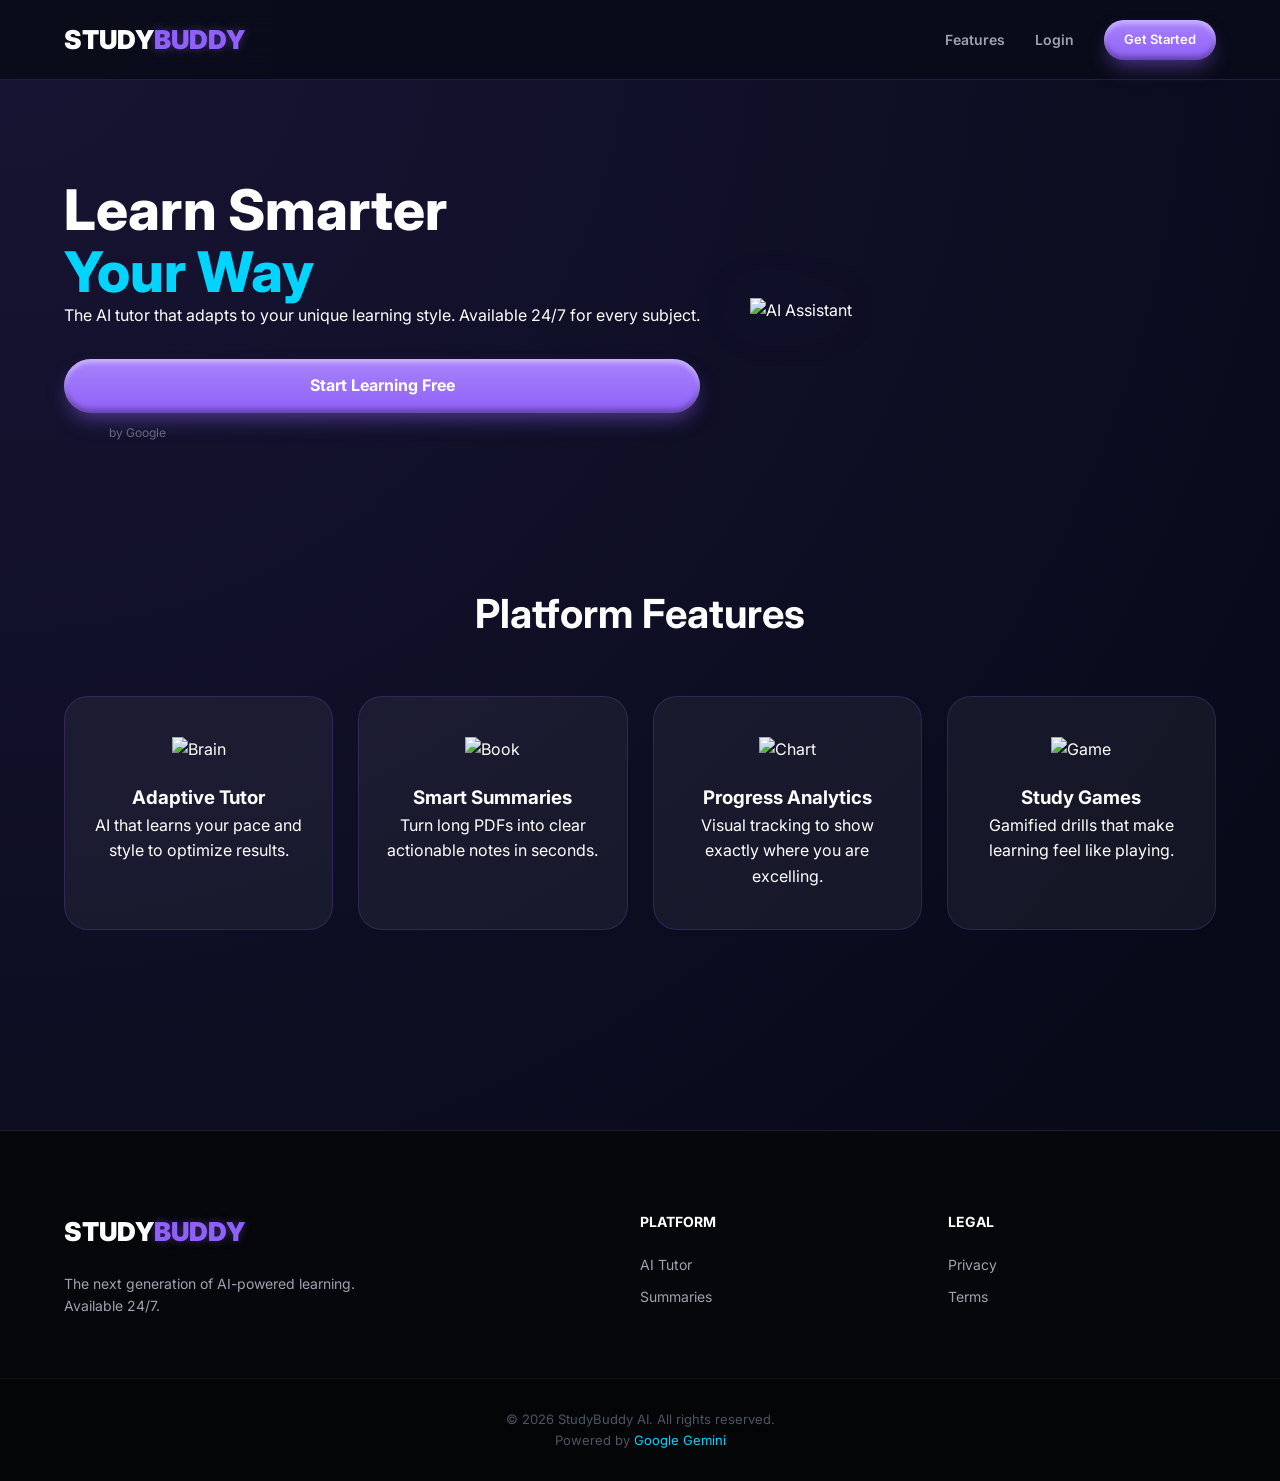
==== commit 0be30fdb: "updated" ====
--- a/index.html
+++ b/index.html
@@ -3,9 +3,9 @@
 <head>
     <meta charset="UTF-8">
     <meta name="viewport" content="width=device-width, initial-scale=1.0">
-    <title>StudyBuddy AI | Evolution of Learning</title>
+    <title>StudyBuddy AI | Learning Evolved</title>
     <link rel="stylesheet" href="styles.css">
-    <script>document.documentElement.classList.add('js-enabled');</script>
+    <link href="https://fonts.googleapis.com/css2?family=Inter:wght@400;600;700;900&display=swap" rel="stylesheet">
 </head>
 <body>
 
@@ -22,12 +22,13 @@
         </div>
     </nav>
 
-    <main class="main-wrapper">
+    <main class="content-wrapper">
         <div class="container">
-            <section class="hero reveal visible">
+            
+            <section class="hero">
                 <div class="hero-content">
                     <h1>Learn Smarter <br><span class="accent-text">Your Way</span></h1>
-                    <p>The AI tutor that adapts to your unique learning style. Get 24/7 support for every subject with personalized feedback.</p>
+                    <p>The AI tutor that adapts to your unique learning style. Available 24/7 for every subject.</p>
                     <div class="btn-group">
                         <a href="register.html" class="button-17">Start Learning Free</a>
                         <span class="sub-label">by Google</span>
@@ -38,65 +39,59 @@
                 </div>
             </section>
 
-            <h2 id="features" class="reveal visible" style="text-align: center; font-size: 2.5rem; margin-top: 80px; margin-bottom: 40px;">Platform Features</h2>
-            
-            <section id="featuresGrid" class="grid">
-                <h2 id="features" class="reveal visible" style="text-align: center; font-size: 2.5rem; margin-top: 80px; margin-bottom: 40px;">
-    Platform Features
-</h2>
-
-<section id="featuresGrid" class="grid">
-    
-    <div class="card reveal visible">
-        <img src="images/brain.png" class="icon-img" alt="Brain Icon">
-        <h3>Adaptive AI Tutor</h3>
-        <p>A smart brain that learns your study patterns and personalizes every lesson just for you.</p>
-    </div>
-
-    <div class="card reveal visible">
-        <img src="images/book.png" class="icon-img" alt="Book Icon">
-        <h3>SmartSummaries</h3>
-        <p>Deep-scan textbooks and notes. Turn hundreds of pages into clear, actionable study guides.</p>
-    </div>
-
-    <div class="card reveal visible">
-        <img src="images/chart.png" class="icon-img" alt="Chart Icon">
-        <h3>Progress Tracking</h3>
-        <p>Visual charts and data insights to show you exactly where you're excelling and where to focus.</p>
-    </div>
-
-    <div class="card reveal visible">
-        <img src="images/game.png" class="icon-img" alt="Game Icon">
-        <h3>Study Games</h3>
-        <p>Turn boring drills into interactive challenges. Level up your knowledge while having fun.</p>
-    </div>
-
-</section>
-            </section>
+            <h2 id="features" class="section-title">Platform Features</h2>
+            <div class="grid">
+                <div class="card">
+                    <img src="images/icon-brain.png" class="icon-img" alt="Brain">
+                    <h3>Adaptive Tutor</h3>
+                    <p>AI that learns your pace and style to optimize results.</p>
+                </div>
+                <div class="card">
+                    <img src="images/icon-book.png" class="icon-img" alt="Book">
+                    <h3>Smart Summaries</h3>
+                    <p>Turn long PDFs into clear actionable notes in seconds.</p>
+                </div>
+                <div class="card">
+                    <img src="images/icon-chart.png" class="icon-img" alt="Chart">
+                    <h3>Progress Analytics</h3>
+                    <p>Visual tracking to show exactly where you are excelling.</p>
+                </div>
+                <div class="card">
+                    <img src="images/icon-game.png" class="icon-img" alt="Game">
+                    <h3>Study Games</h3>
+                    <p>Gamified drills that make learning feel like playing.</p>
+                </div>
+            </div>
         </div>
     </main>
 
     <footer class="footer">
-        <div class="footer-inner">
+        <div class="footer-container">
             <div class="footer-brand">
                 <a href="#" class="logo">
                     <span class="logo-study">STUDY</span><span class="logo-buddy">BUDDY</span>
                 </a>
-                <p style="color: var(--text-muted); margin-top: 15px;">Revolutionizing education through adaptive artificial intelligence.</p>
+                <p class="footer-tagline">The next generation of AI-powered learning. Available 24/7.</p>
             </div>
-            <div class="footer-links">
-                <div class="link-group">
-                    <h4>Platform</h4>
-                    <a href="#">AI Tutor</a>
-                    <a href="#">Summaries</a>
-                </div>
+            
+            <div class="footer-column">
+                <h4>Platform</h4>
+                <a href="#">AI Tutor</a>
+                <a href="#">Summaries</a>
+            </div>
+            
+            <div class="footer-column">
+                <h4>Legal</h4>
+                <a href="#">Privacy</a>
+                <a href="#">Terms</a>
             </div>
         </div>
+        
         <div class="footer-bottom">
-            &copy; 2026 StudyBuddy AI. Powered by Gemini.
+            <p>&copy; 2026 StudyBuddy AI. All rights reserved.</p>
+            <p>Powered by <span class="accent-text">Google Gemini</span></p>
         </div>
     </footer>
 
-    <script src="app.js"></script>
 </body>
 </html>
--- a/styles.css
+++ b/styles.css
@@ -1,7 +1,7 @@
-/* --- Global Theme & Variables --- */
+/* --- Variables --- */
 :root {
     --bg: #030712;
-    --nav-bg: rgba(10, 12, 26, 0.9);
+    --nav-bg: rgba(10, 12, 26, 0.95);
     --primary: #9061f9;
     --primary-light: #a782fa;
     --accent: #00d4ff;
@@ -9,78 +9,47 @@
     --border: rgba(144, 97, 249, 0.2);
     --text: #ffffff;
     --text-muted: #9ca3af;
-    --transition: all 0.3s cubic-bezier(0.4, 0, 0.2, 1);
 }
 
-/* --- Base Styles & Layout Fixes --- */
-html, body {
-    height: auto !important;
-    min-height: 100vh;
-    margin: 0;
-    padding: 0;
+/* --- Reset --- */
+* { box-sizing: border-box; margin: 0; padding: 0; }
+
+body {
     background-color: var(--bg);
     background-image: radial-gradient(circle at top left, rgba(144, 97, 249, 0.15), transparent);
     color: var(--text);
     font-family: 'Inter', sans-serif;
+    line-height: 1.6;
     overflow-x: hidden;
-    padding-top: 80px; /* Space for navbar */
-    display: block;
 }
 
-.main-wrapper {
-    width: 100%;
-    min-height: 800px;
-}
+.container { width: 90%; max-width: 1200px; margin: 0 auto; }
 
-.container {
-    width: 90%;
-    max-width: 1200px;
-    margin: 0 auto;
-}
-
-/* --- 1. Enhanced Glass Navbar --- */
+/* --- Navbar --- */
 .navbar {
     position: fixed;
-    top: 0;
-    left: 0;
-    width: 100%;
-    height: 80px;
-    z-index: 9999;
+    top: 0; left: 0; width: 100%; height: 80px;
     background: var(--nav-bg);
     backdrop-filter: blur(20px);
     border-bottom: 1px solid var(--border);
+    z-index: 1000;
     display: flex;
     align-items: center;
 }
 
 .nav-container {
-    width: 90%;
-    max-width: 1200px;
-    margin: 0 auto;
-    display: flex;
-    justify-content: space-between;
-    align-items: center;
+    width: 90%; max-width: 1200px; margin: 0 auto;
+    display: flex; justify-content: space-between; align-items: center;
 }
 
-.logo {
-    text-decoration: none;
-    font-weight: 900;
-    font-size: 26px;
-    display: flex;
-}
-.logo-study { color: #ffffff; }
+.logo { text-decoration: none; font-weight: 900; font-size: 26px; display: flex; }
+.logo-study { color: #fff; }
 .logo-buddy { color: var(--primary); text-shadow: 0 0 10px rgba(144, 97, 249, 0.4); }
 
-.nav-links {
-    list-style: none;
-    display: flex;
-    align-items: center;
-    gap: 30px;
-}
-.nav-links a { text-decoration: none; color: rgba(255, 255, 255, 0.7); font-size: 14px; font-weight: 600; transition: var(--transition); }
-.nav-links a:hover { color: var(--primary); }
+.nav-links { list-style: none; display: flex; align-items: center; gap: 30px; }
+.nav-links a { text-decoration: none; color: var(--text-muted); font-weight: 600; font-size: 14px; }
 
-/* --- 2. The 3D Pill Button --- */
+/* --- Button --- */
 .button-17 {
     display: inline-flex;
     align-items: center;
@@ -90,40 +59,32 @@
     text-decoration: none !important;
     font-weight: 700;
     height: 54px;
-    padding: 0 45px;
+    padding: 0 40px;
     border-radius: 100px;
+    box-shadow: 0 10px 20px -5px rgba(144, 97, 249, 0.5), inset 0 4px 5px rgba(255, 255, 255, 0.4), inset 0 -4px 5px rgba(0, 0, 0, 0.3);
+    transition: 0.2s;
     border: none;
     cursor: pointer;
-    transition: all 0.2s cubic-bezier(0.23, 1, 0.32, 1);
-    box-shadow: 
-        0 10px 20px -5px rgba(144, 97, 249, 0.5),
-        inset 0 4px 5px rgba(255, 255, 255, 0.4),
-        inset 0 -4px 5px rgba(0, 0, 0, 0.3);
-}
-.button-17:hover {
-    transform: translateY(-3px) scale(1.02);
-    box-shadow: 0 15px 30px -5px rgba(144, 97, 249, 0.6), inset 0 4px 5px rgba(255, 255, 255, 0.6);
-}
-.button-17:active {
-    transform: translateY(2px) scale(0.97);
-    box-shadow: 0 5px 10px rgba(144, 97, 249, 0.3), inset 0 5px 8px rgba(0, 0, 0, 0.4);
 }
 .nav-btn { height: 40px !important; padding: 0 20px !important; font-size: 13px !important; }
 
-/* --- 3. Hero Section --- */
-.hero { display: flex; align-items: center; padding: 100px 0; gap: 50px; }
-.hero-content h1 { font-size: 3.5rem; margin: 0; line-height: 1.1; font-weight: 800; }
-.hero-content p { color: var(--text-muted); font-size: 1.2rem; margin: 25px 0 40px; max-width: 500px; }
-.btn-group { display: flex; flex-direction: column; align-items: flex-start; gap: 10px; }
+/* --- Content --- */
+.content-wrapper { padding-top: 120px; }
+
+.hero { display: flex; align-items: center; padding: 60px 0; gap: 50px; }
+.hero-content h1 { font-size: 3.5rem; line-height: 1.1; font-weight: 800; }
+.accent-text { color: var(--accent); }
+.btn-group { display: flex; flex-direction: column; gap: 10px; margin-top: 30px; }
 .sub-label { font-size: 12px; color: var(--text-muted); padding-left: 45px; opacity: 0.6; }
+.hero-img { width: 100%; max-width: 450px; filter: drop-shadow(0 0 30px rgba(144, 97, 249, 0.2)); }
 
-/* --- 4. The Corrected Feature Grid --- */
+.section-title { text-align: center; font-size: 2.5rem; margin: 80px 0 50px; }
+
 .grid {
     display: grid;
-    grid-template-columns: repeat(auto-fit, minmax(240px, 1fr));
+    grid-template-columns: repeat(auto-fit, minmax(250px, 1fr));
     gap: 25px;
-    padding: 40px 0 100px 0;
-    width: 100%;
+    padding-bottom: 100px;
 }
 
 .card {
@@ -132,83 +93,41 @@
     border-radius: 24px;
     border: 1px solid var(--border);
     text-align: center;
-    transition: var(--transition);
-    display: flex;
-    flex-direction: column;
-    align-items: center;
+    transition: 0.3s;
+}
+.card:hover { transform: translateY(-10px); border-color: var(--primary); box-shadow: 0 0 30px rgba(144, 97, 249, 0.2); }
+.icon-img { width: 80px; height: 80px; margin-bottom: 20px; }
+
+/* --- FOOTER FIX --- */
+.footer {
+    background: #05070a;
+    border-top: 1px solid var(--border);
+    padding: 80px 0 0 0;
+    margin-top: 100px;
 }
 
-.card:hover {
-    transform: translateY(-10px);
-    border-color: var(--primary);
-    background: rgba(144, 97, 249, 0.05);
-}
-
-.icon-img {
-    width: 80px;
-    height: 80px;
-    margin-bottom: 20px;
-    object-fit: contain;
-    filter: drop-shadow(0 10px 15px rgba(144, 97, 249, 0.3));
-}
-
-.card h3 { font-size: 1.4rem; font-weight: 600; margin: 0 0 10px; color: #fff; }
-.card p { color: var(--text-muted); font-size: 14px; line-height: 1.6; }
-
-/* --- 5. Final Fixed Footer --- */
-.footer {
-    width: 100%;
-    background: rgba(10, 12, 26, 1);
-    border-top: 1px solid var(--border);
-    padding: 80px 0 40px;
-    margin-top: 100px;
-    position: relative;
-    z-index: 10;
-}
-.footer-inner { 
-    width: 90%; 
-    max-width: 1200px; 
-    margin: 0 auto; 
+.footer-container {
+    width: 90%; max-width: 1200px; margin: 0 auto;
     display: flex; 
     justify-content: space-between; 
     flex-wrap: wrap; 
-    gap: 40px; 
-}
-.link-group h4 { color: #fff; margin-bottom: 20px; font-size: 14px; text-transform: uppercase; letter-spacing: 1px; }
-.link-group a { display: block; color: var(--text-muted); text-decoration: none; margin-bottom: 12px; font-size: 14px; transition: 0.3s; }
-.link-group a:hover { color: var(--primary); padding-left: 5px; }
-.footer-bottom { 
-    border-top: 1px solid rgba(255,255,255,0.05); 
-    margin-top: 40px; 
-    padding-top: 30px; 
-    text-align: center; 
-    color: #4b5563; 
-    font-size: 12px; 
+    gap: 40px;
+    padding-bottom: 60px;
 }
 
-/* --- 6. Reveal System Fixed --- */
-.reveal { 
-    opacity: 1; 
-    transition: 0.8s ease-out; 
-}
+.footer-brand { flex: 2; min-width: 250px; }
+.footer-tagline { color: var(--text-muted); font-size: 14px; margin-top: 20px; max-width: 300px; }
 
-/* Hide only if JS is enabled and element is not yet 'visible' */
-.js-enabled .reveal:not(.visible) { 
-    opacity: 0 !important; 
-    transform: translateY(30px) !important; 
-}
+.footer-column { flex: 1; min-width: 150px; }
+.footer-column h4 { font-size: 14px; text-transform: uppercase; margin-bottom: 20px; color: #fff; }
+.footer-column a { display: block; color: var(--text-muted); text-decoration: none; font-size: 14px; margin-bottom: 10px; transition: 0.2s; }
+.footer-column a:hover { color: var(--primary); }
 
-/* Show when triggered */
-.visible { 
-    opacity: 1 !important; 
-    transform: translateY(0) !important; 
-}
-
-.accent-text { color: var(--accent); }
-
-@media (max-width: 992px) {
-    .hero { flex-direction: column; text-align: center; padding: 60px 0; }
-    .hero-content h1 { font-size: 2.8rem; }
-    .hero-content p { margin: 25px auto 40px; }
-    .btn-group { align-items: center; }
+.footer-bottom { 
+    background: rgba(0,0,0,0.3); 
+    padding: 30px 0; 
+    text-align: center; 
+    border-top: 1px solid rgba(255,255,255,0.05);
+    font-size: 13px;
+    color: #4b5563;
 }
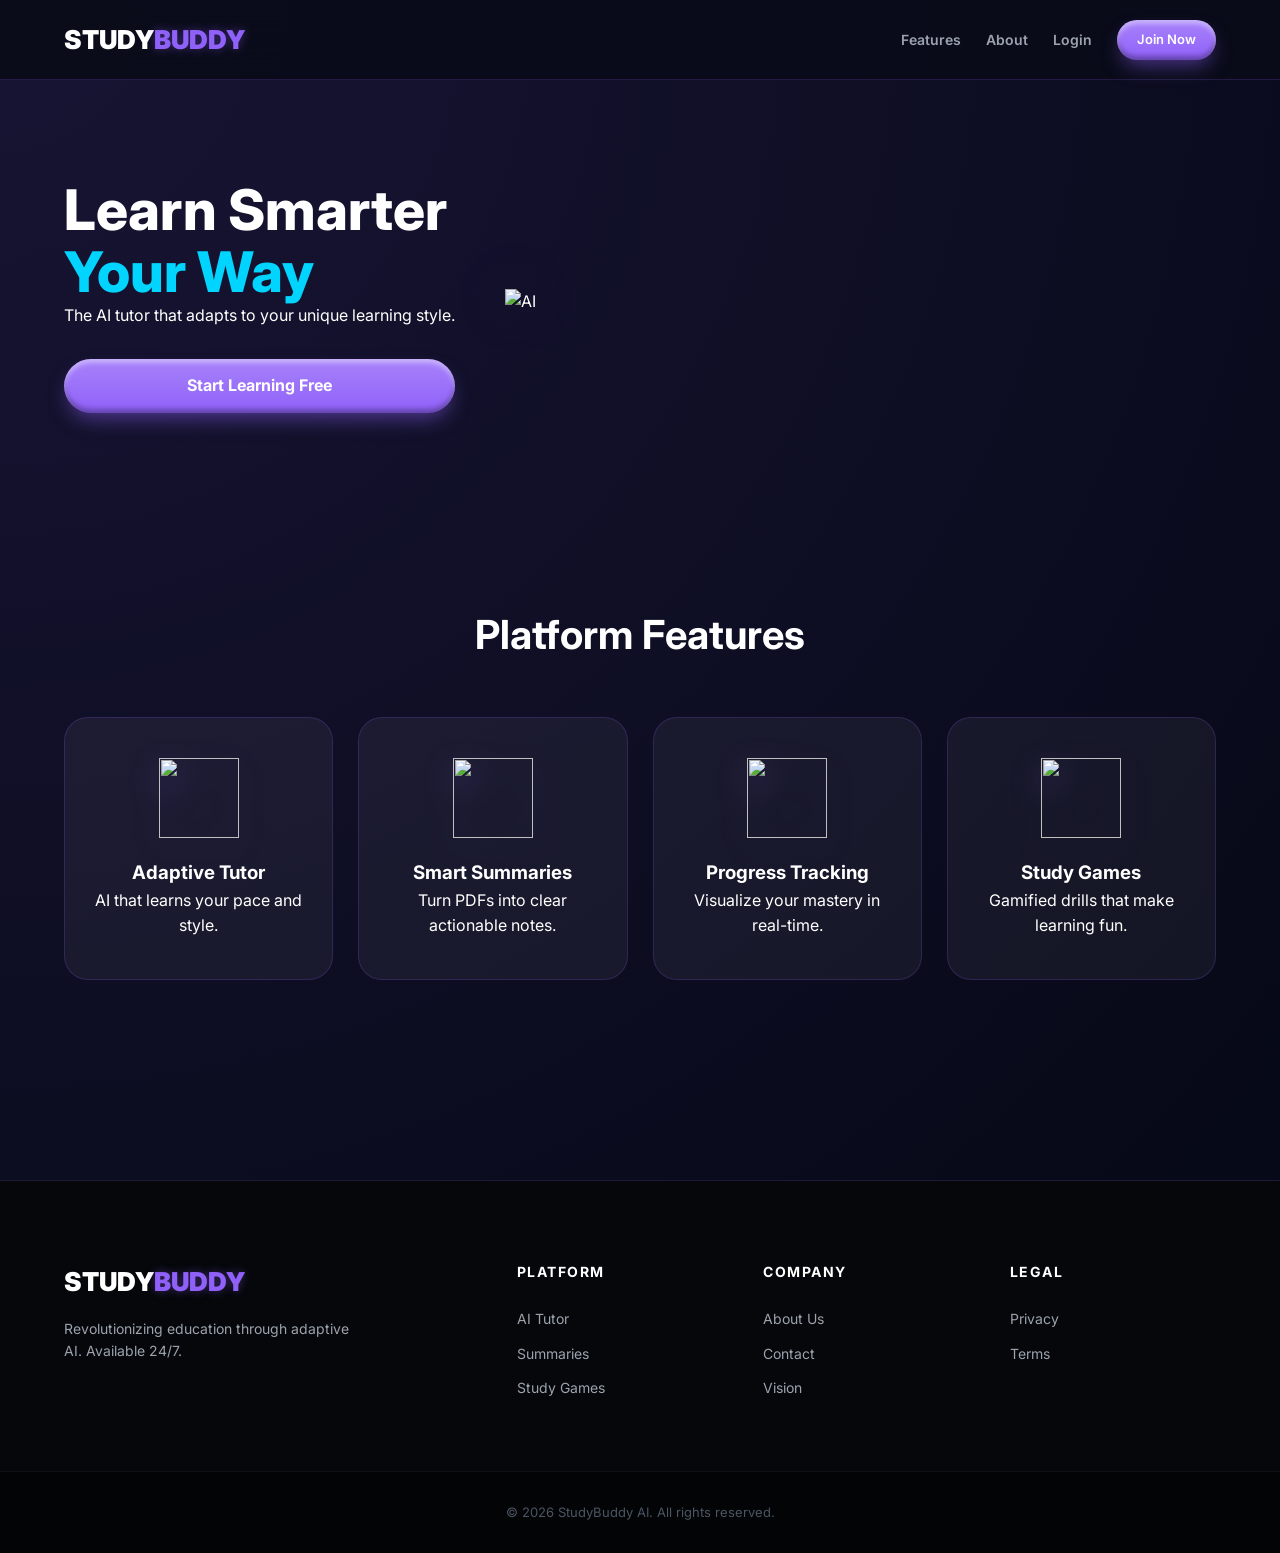
==== commit e3f37c35: "updated" ====
--- a/index.html
+++ b/index.html
@@ -4,92 +4,253 @@
     <meta charset="UTF-8">
     <meta name="viewport" content="width=device-width, initial-scale=1.0">
     <title>StudyBuddy AI | Learning Evolved</title>
-    <link rel="stylesheet" href="styles.css">
     <link href="https://fonts.googleapis.com/css2?family=Inter:wght@400;600;700;900&display=swap" rel="stylesheet">
+    
+    <style>
+        /* --- 1. GLOBAL THEME --- */
+        :root {
+            --bg: #030712;
+            --nav-bg: rgba(10, 12, 26, 0.95);
+            --primary: #9061f9;
+            --primary-light: #a782fa;
+            --accent: #00d4ff;
+            --glass: rgba(255, 255, 255, 0.05);
+            --border: rgba(144, 97, 249, 0.2);
+            --text: #ffffff;
+            --text-muted: #9ca3af;
+        }
+
+        * { box-sizing: border-box; margin: 0; padding: 0; }
+
+        body {
+            background-color: var(--bg);
+            background-image: radial-gradient(circle at top left, rgba(144, 97, 249, 0.15), transparent);
+            color: var(--text);
+            font-family: 'Inter', sans-serif;
+            line-height: 1.6;
+            overflow-x: hidden;
+            padding-top: 80px;
+        }
+
+        .container { width: 90%; max-width: 1200px; margin: 0 auto; }
+
+        /* --- 2. NAVBAR --- */
+        .navbar {
+            position: fixed;
+            top: 0; left: 0; width: 100%; height: 80px;
+            background: var(--nav-bg);
+            backdrop-filter: blur(20px);
+            border-bottom: 1px solid var(--border);
+            z-index: 9999;
+            display: flex;
+            align-items: center;
+        }
+
+        .nav-container {
+            width: 90%; max-width: 1200px; margin: 0 auto;
+            display: flex; justify-content: space-between; align-items: center;
+        }
+
+        .logo { text-decoration: none; font-weight: 900; font-size: 26px; display: flex; }
+        .logo-study { color: #fff; }
+        .logo-buddy { color: var(--primary); text-shadow: 0 0 10px rgba(144, 97, 249, 0.4); }
+
+        .nav-links { list-style: none; display: flex; align-items: center; gap: 25px; }
+        .nav-links a { text-decoration: none; color: var(--text-muted); font-weight: 600; font-size: 14px; transition: 0.3s; }
+        .nav-links a:hover { color: var(--primary); }
+
+        /* --- 3. 3D PILL BUTTON --- */
+        .button-17 {
+            display: inline-flex;
+            align-items: center;
+            justify-content: center;
+            background: linear-gradient(180deg, var(--primary-light) 0%, var(--primary) 100%);
+            color: #fff !important;
+            text-decoration: none !important;
+            font-weight: 700;
+            height: 54px;
+            padding: 0 40px;
+            border-radius: 100px;
+            border: none;
+            cursor: pointer;
+            box-shadow: 0 10px 20px -5px rgba(144, 97, 249, 0.5), 
+                        inset 0 4px 5px rgba(255, 255, 255, 0.4), 
+                        inset 0 -4px 5px rgba(0, 0, 0, 0.3);
+            transition: 0.2s;
+        }
+        .button-17:hover { transform: translateY(-3px); box-shadow: 0 15px 30px -5px rgba(144, 97, 249, 0.6); }
+        .nav-btn { height: 40px !important; padding: 0 20px !important; font-size: 13px !important; }
+
+        /* --- 4. HERO & FLOATING AI --- */
+        .hero { display: flex; align-items: center; padding: 100px 0; gap: 50px; }
+        .hero-content h1 { font-size: 3.5rem; line-height: 1.1; font-weight: 800; }
+        .accent-text { color: var(--accent); }
+        .btn-group { display: flex; flex-direction: column; gap: 10px; margin-top: 30px; }
+        .sub-label { font-size: 12px; color: var(--text-muted); padding-left: 45px; opacity: 0.6; }
+
+        .hero-img { width: 100%; max-width: 450px; filter: drop-shadow(0 0 30px rgba(144, 97, 249, 0.2)); }
+        
+        .floating-ai { animation: float 6s ease-in-out infinite; }
+        @keyframes float {
+            0%, 100% { transform: translateY(0px); }
+            50% { transform: translateY(-20px); }
+        }
+
+        /* --- 5. FEATURE GRID & HOVER GLOW --- */
+        .section-title { text-align: center; font-size: 2.5rem; margin: 80px 0 50px; }
+        .grid { display: grid; grid-template-columns: repeat(auto-fit, minmax(240px, 1fr)); gap: 25px; padding-bottom: 100px; }
+
+        .card {
+            background: var(--glass);
+            padding: 40px 25px;
+            border-radius: 24px;
+            border: 1px solid var(--border);
+            text-align: center;
+            transition: 0.3s;
+            position: relative;
+        }
+        .card:hover { 
+            transform: translateY(-10px); 
+            border-color: var(--primary); 
+            box-shadow: 0 0 30px rgba(144, 97, 249, 0.2); 
+            background: rgba(144, 97, 249, 0.05);
+        }
+        .icon-img { width: 80px; height: 80px; margin-bottom: 20px; filter: drop-shadow(0 10px 15px rgba(144, 97, 249, 0.3)); }
+
+        /* --- 6. UNBREAKABLE GRID FOOTER --- */
+        .footer {
+            background: #05070a;
+            border-top: 1px solid var(--border);
+            padding: 80px 0 0 0;
+            margin-top: 100px;
+            width: 100%;
+        }
+
+        .footer-grid {
+            width: 90%; max-width: 1200px; margin: 0 auto;
+            display: grid;
+            grid-template-columns: 2fr 1fr 1fr 1fr; 
+            gap: 40px;
+            padding-bottom: 60px;
+        }
+
+        .footer-brand p { color: var(--text-muted); font-size: 14px; margin-top: 15px; max-width: 300px; }
+
+        .footer-col h4 {
+            color: #fff; font-size: 14px; text-transform: uppercase; 
+            margin-bottom: 25px; letter-spacing: 1.5px;
+        }
+
+        .footer-col a {
+            display: block; color: var(--text-muted); 
+            text-decoration: none; font-size: 14px; 
+            margin-bottom: 12px; transition: 0.2s;
+        }
+        .footer-col a:hover { color: var(--primary); transform: translateX(5px); }
+
+        .footer-bottom {
+            background: rgba(0, 0, 0, 0.4);
+            padding: 30px 0;
+            border-top: 1px solid rgba(255, 255, 255, 0.05);
+            text-align: center;
+            color: #4b5563; font-size: 13px;
+        }
+
+        /* Responsive */
+        @media (max-width: 992px) {
+            .footer-grid { grid-template-columns: 1fr 1fr; }
+            .hero { flex-direction: column; text-align: center; }
+        }
+        @media (max-width: 600px) {
+            .footer-grid { grid-template-columns: 1fr; text-align: center; }
+            .footer-brand { align-items: center; display: flex; flex-direction: column; }
+        }
+    </style>
 </head>
 <body>
 
     <nav class="navbar">
         <div class="nav-container">
-            <a href="index.html" class="logo">
+            <a href="#" class="logo">
                 <span class="logo-study">STUDY</span><span class="logo-buddy">BUDDY</span>
             </a>
             <ul class="nav-links">
                 <li><a href="#features">Features</a></li>
+                <li><a href="#">About</a></li>
                 <li><a href="login.html">Login</a></li>
-                <li><a href="register.html" class="button-17 nav-btn">Get Started</a></li>
+                <li><a href="register.html" class="button-17 nav-btn">Join Now</a></li>
             </ul>
         </div>
     </nav>
 
-    <main class="content-wrapper">
-        <div class="container">
-            
-            <section class="hero">
-                <div class="hero-content">
-                    <h1>Learn Smarter <br><span class="accent-text">Your Way</span></h1>
-                    <p>The AI tutor that adapts to your unique learning style. Available 24/7 for every subject.</p>
-                    <div class="btn-group">
-                        <a href="register.html" class="button-17">Start Learning Free</a>
-                        <span class="sub-label">by Google</span>
-                    </div>
+    <div class="container">
+        <section class="hero">
+            <div class="hero-content">
+                <h1>Learn Smarter <br><span class="accent-text">Your Way</span></h1>
+                <p>The AI tutor that adapts to your unique learning style.</p>
+                <div class="btn-group">
+                    <a href="register.html" class="button-17">Start Learning Free</a>
+                    <span class="sub-label"></span>
                 </div>
-                <div class="hero-visual">
-                    <img src="images/ai.png" alt="AI Assistant" class="hero-img">
+            </div>
+            <div class="hero-visual">
+                <img src="images/ai.png" alt="AI" class="hero-img floating-ai">
+            </div>
+        </section>
+
+        <h2 id="features" class="section-title">Platform Features</h2>
+        <div class="grid">
+            <div class="card">
+                <img src="images/brain.png" class="icon-img">
+                <h3>Adaptive Tutor</h3>
+                <p>AI that learns your pace and style.</p>
+            </div>
+            <div class="card">
+                <img src="images/book.png" class="icon-img">
+                <h3>Smart Summaries</h3>
+                <p>Turn PDFs into clear actionable notes.</p>
+            </div>
+            <div class="card">
+                <img src="images/chart.png" class="icon-img">
+                <h3>Progress Tracking</h3>
+                <p>Visualize your mastery in real-time.</p>
+            </div>
+            <div class="card">
+                <img src="images/game.png" class="icon-img">
+                <h3>Study Games</h3>
+                <p>Gamified drills that make learning fun.</p>
+            </div>
+        </div>
+    </div>
+
+    <footer class="footer">
+        <div class="footer-grid">
+            <div class="footer-brand">
+                <div class="logo">
+                    <span class="logo-study">STUDY</span><span class="logo-buddy">BUDDY</span>
                 </div>
-            </section>
-
-            <h2 id="features" class="section-title">Platform Features</h2>
-            <div class="grid">
-                <div class="card">
-                    <img src="images/icon-brain.png" class="icon-img" alt="Brain">
-                    <h3>Adaptive Tutor</h3>
-                    <p>AI that learns your pace and style to optimize results.</p>
-                </div>
-                <div class="card">
-                    <img src="images/icon-book.png" class="icon-img" alt="Book">
-                    <h3>Smart Summaries</h3>
-                    <p>Turn long PDFs into clear actionable notes in seconds.</p>
-                </div>
-                <div class="card">
-                    <img src="images/icon-chart.png" class="icon-img" alt="Chart">
-                    <h3>Progress Analytics</h3>
-                    <p>Visual tracking to show exactly where you are excelling.</p>
-                </div>
-                <div class="card">
-                    <img src="images/icon-game.png" class="icon-img" alt="Game">
-                    <h3>Study Games</h3>
-                    <p>Gamified drills that make learning feel like playing.</p>
-                </div>
-            </div>
-        </div>
-    </main>
-
-    <footer class="footer">
-        <div class="footer-container">
-            <div class="footer-brand">
-                <a href="#" class="logo">
-                    <span class="logo-study">STUDY</span><span class="logo-buddy">BUDDY</span>
-                </a>
-                <p class="footer-tagline">The next generation of AI-powered learning. Available 24/7.</p>
-            </div>
-            
-            <div class="footer-column">
+                <p>Revolutionizing education through adaptive AI. Available 24/7.</p>
+            </div>
+            <div class="footer-col">
                 <h4>Platform</h4>
                 <a href="#">AI Tutor</a>
                 <a href="#">Summaries</a>
-            </div>
-            
-            <div class="footer-column">
+                <a href="#">Study Games</a>
+            </div>
+            <div class="footer-col">
+                <h4>Company</h4>
+                <a href="#">About Us</a>
+                <a href="#">Contact</a>
+                <a href="#">Vision</a>
+            </div>
+            <div class="footer-col">
                 <h4>Legal</h4>
                 <a href="#">Privacy</a>
                 <a href="#">Terms</a>
             </div>
         </div>
-        
         <div class="footer-bottom">
-            <p>&copy; 2026 StudyBuddy AI. All rights reserved.</p>
-            <p>Powered by <span class="accent-text">Google Gemini</span></p>
+            &copy; 2026 StudyBuddy AI. All rights reserved.<span class="accent-text"></span>
         </div>
     </footer>
 
